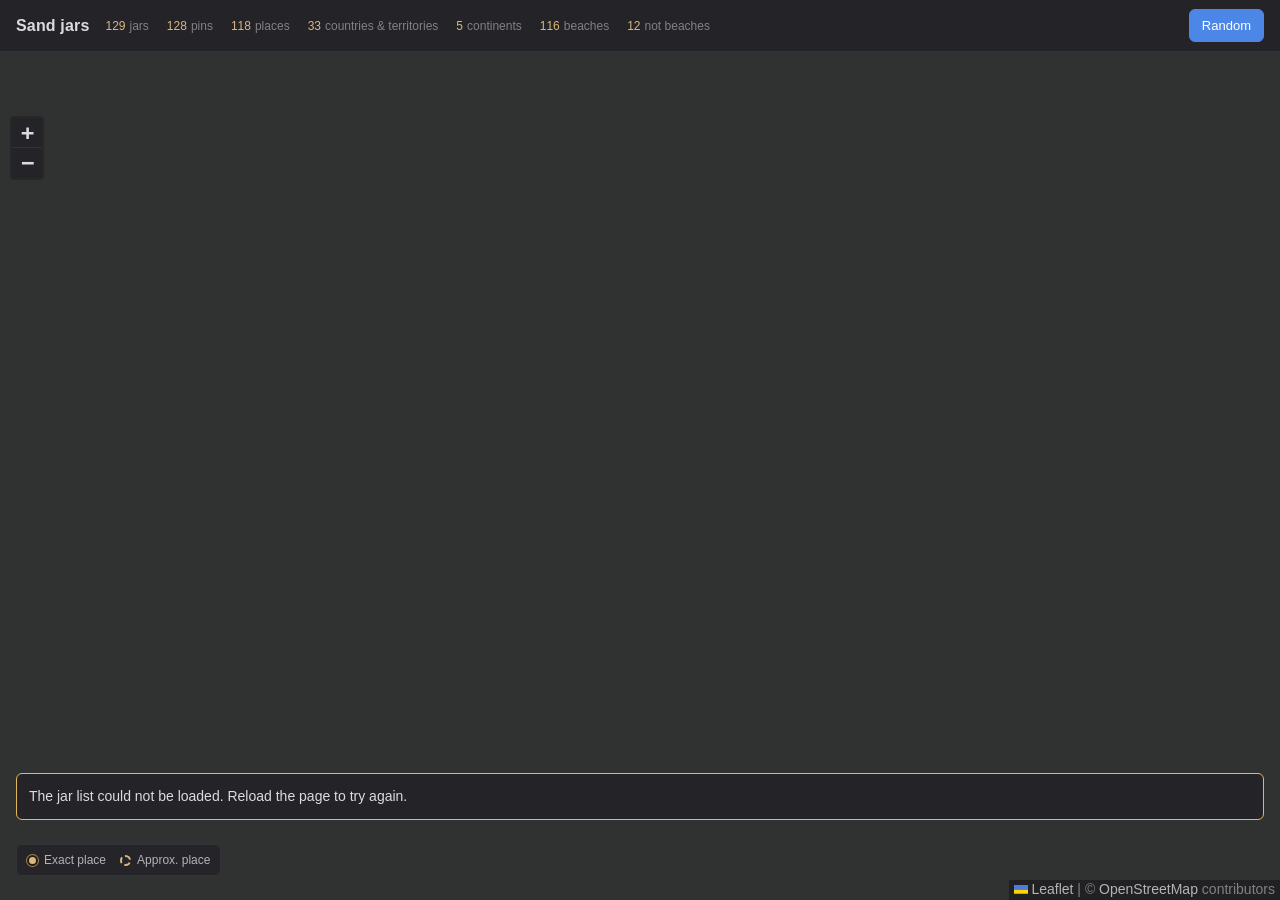
==== sand/index.html @ 7f36fcdc "sand: world map of the sand-jar collection New public page at /sand/: a dark world map with a pin fo" ====
<!doctype html>
<html lang="en">
<head>
<meta charset="utf-8">
<meta name="viewport" content="width=device-width, initial-scale=1, viewport-fit=cover">
<meta name="color-scheme" content="dark">
<meta name="description" content="A world map of a collection of small jars of sand from beaches and other places, with what each sand is made of and why it looks the way it does.">
<title>Sand jars</title>
<link rel="icon" href="favicon.svg" type="image/svg+xml">
<link rel="stylesheet" href="vendor/leaflet.css">
<link rel="stylesheet" href="vendor/MarkerCluster.css">
<link rel="stylesheet" href="style.css">

<!-- Visit counter. Every page on this site has these two lines; stats are at
     spiiira.goatcounter.com. It records the page address only. -->
<script data-goatcounter="https://spiiira.goatcounter.com/count" async src="https://gc.zgo.at/count.js"></script>
</head>
<body>
<header class="bar">
  <h1 class="title">Sand jars</h1>
  <ul class="stats" id="stats" aria-label="Collection totals"></ul>
  <button type="button" class="btn btn-primary" id="random">Random</button>
</header>

<main class="stage">
  <div id="map" class="map" aria-label="World map of sand jars"></div>

  <button type="button" class="btn btn-float" id="world" hidden>Return to map</button>

  <div class="legend" id="legend">
    <span class="legend-item"><span class="dot dot-exact" aria-hidden="true"></span>Exact place</span>
    <span class="legend-item"><span class="dot dot-approx" aria-hidden="true"></span>Approx. place</span>
    <button type="button" class="link" id="empty-jar" hidden></button>
  </div>

  <aside class="drawer" id="drawer" aria-labelledby="card-title" hidden>
    <div class="drawer-head">
      <button type="button" class="btn" id="back">Return to map</button>
      <button type="button" class="btn btn-icon" id="close" aria-label="Close card">&times;</button>
    </div>
    <div class="drawer-body" id="card"></div>
  </aside>

  <p class="load-error" id="load-error" hidden>The jar list could not be loaded. Reload the page to try again.</p>
</main>

<script src="vendor/leaflet.js"></script>
<script src="vendor/leaflet.markercluster.js"></script>
<script src="app.js"></script>
</body>
</html>
---- sand/vendor/leaflet.css ----
/* required styles */

.leaflet-pane,
.leaflet-tile,
.leaflet-marker-icon,
.leaflet-marker-shadow,
.leaflet-tile-container,
.leaflet-pane > svg,
.leaflet-pane > canvas,
.leaflet-zoom-box,
.leaflet-image-layer,
.leaflet-layer {
	position: absolute;
	left: 0;
	top: 0;
	}
.leaflet-container {
	overflow: hidden;
	}
.leaflet-tile,
.leaflet-marker-icon,
.leaflet-marker-shadow {
	-webkit-user-select: none;
	   -moz-user-select: none;
	        user-select: none;
	  -webkit-user-drag: none;
	}
/* Prevents IE11 from highlighting tiles in blue */
.leaflet-tile::selection {
	background: transparent;
}
/* Safari renders non-retina tile on retina better with this, but Chrome is worse */
.leaflet-safari .leaflet-tile {
	image-rendering: -webkit-optimize-contrast;
	}
/* hack that prevents hw layers "stretching" when loading new tiles */
.leaflet-safari .leaflet-tile-container {
	width: 1600px;
	height: 1600px;
	-webkit-transform-origin: 0 0;
	}
.leaflet-marker-icon,
.leaflet-marker-shadow {
	display: block;
	}
/* .leaflet-container svg: reset svg max-width decleration shipped in Joomla! (joomla.org) 3.x */
/* .leaflet-container img: map is broken in FF if you have max-width: 100% on tiles */
.leaflet-container .leaflet-overlay-pane svg {
	max-width: none !important;
	max-height: none !important;
	}
.leaflet-container .leaflet-marker-pane img,
.leaflet-container .leaflet-shadow-pane img,
.leaflet-container .leaflet-tile-pane img,
.leaflet-container img.leaflet-image-layer,
.leaflet-container .leaflet-tile {
	max-width: none !important;
	max-height: none !important;
	width: auto;
	padding: 0;
	}

.leaflet-container img.leaflet-tile {
	/* See: https://bugs.chromium.org/p/chromium/issues/detail?id=600120 */
	mix-blend-mode: plus-lighter;
}

.leaflet-container.leaflet-touch-zoom {
	-ms-touch-action: pan-x pan-y;
	touch-action: pan-x pan-y;
	}
.leaflet-container.leaflet-touch-drag {
	-ms-touch-action: pinch-zoom;
	/* Fallback for FF which doesn't support pinch-zoom */
	touch-action: none;
	touch-action: pinch-zoom;
}
.leaflet-container.leaflet-touch-drag.leaflet-touch-zoom {
	-ms-touch-action: none;
	touch-action: none;
}
.leaflet-container {
	-webkit-tap-highlight-color: transparent;
}
.leaflet-container a {
	-webkit-tap-highlight-color: rgba(51, 181, 229, 0.4);
}
.leaflet-tile {
	filter: inherit;
	visibility: hidden;
	}
.leaflet-tile-loaded {
	visibility: inherit;
	}
.leaflet-zoom-box {
	width: 0;
	height: 0;
	-moz-box-sizing: border-box;
	     box-sizing: border-box;
	z-index: 800;
	}
/* workaround for https://bugzilla.mozilla.org/show_bug.cgi?id=888319 */
.leaflet-overlay-pane svg {
	-moz-user-select: none;
	}

.leaflet-pane         { z-index: 400; }

.leaflet-tile-pane    { z-index: 200; }
.leaflet-overlay-pane { z-index: 400; }
.leaflet-shadow-pane  { z-index: 500; }
.leaflet-marker-pane  { z-index: 600; }
.leaflet-tooltip-pane   { z-index: 650; }
.leaflet-popup-pane   { z-index: 700; }

.leaflet-map-pane canvas { z-index: 100; }
.leaflet-map-pane svg    { z-index: 200; }

.leaflet-vml-shape {
	width: 1px;
	height: 1px;
	}
.lvml {
	behavior: url(#default#VML);
	display: inline-block;
	position: absolute;
	}


/* control positioning */

.leaflet-control {
	position: relative;
	z-index: 800;
	pointer-events: visiblePainted; /* IE 9-10 doesn't have auto */
	pointer-events: auto;
	}
.leaflet-top,
.leaflet-bottom {
	position: absolute;
	z-index: 1000;
	pointer-events: none;
	}
.leaflet-top {
	top: 0;
	}
.leaflet-right {
	right: 0;
	}
.leaflet-bottom {
	bottom: 0;
	}
.leaflet-left {
	left: 0;
	}
.leaflet-control {
	float: left;
	clear: both;
	}
.leaflet-right .leaflet-control {
	float: right;
	}
.leaflet-top .leaflet-control {
	margin-top: 10px;
	}
.leaflet-bottom .leaflet-control {
	margin-bottom: 10px;
	}
.leaflet-left .leaflet-control {
	margin-left: 10px;
	}
.leaflet-right .leaflet-control {
	margin-right: 10px;
	}


/* zoom and fade animations */

.leaflet-fade-anim .leaflet-popup {
	opacity: 0;
	-webkit-transition: opacity 0.2s linear;
	   -moz-transition: opacity 0.2s linear;
	        transition: opacity 0.2s linear;
	}
.leaflet-fade-anim .leaflet-map-pane .leaflet-popup {
	opacity: 1;
	}
.leaflet-zoom-animated {
	-webkit-transform-origin: 0 0;
	    -ms-transform-origin: 0 0;
	        transform-origin: 0 0;
	}
svg.leaflet-zoom-animated {
	will-change: transform;
}

.leaflet-zoom-anim .leaflet-zoom-animated {
	-webkit-transition: -webkit-transform 0.25s cubic-bezier(0,0,0.25,1);
	   -moz-transition:    -moz-transform 0.25s cubic-bezier(0,0,0.25,1);
	        transition:         transform 0.25s cubic-bezier(0,0,0.25,1);
	}
.leaflet-zoom-anim .leaflet-tile,
.leaflet-pan-anim .leaflet-tile {
	-webkit-transition: none;
	   -moz-transition: none;
	        transition: none;
	}

.leaflet-zoom-anim .leaflet-zoom-hide {
	visibility: hidden;
	}


/* cursors */

.leaflet-interactive {
	cursor: pointer;
	}
.leaflet-grab {
	cursor: -webkit-grab;
	cursor:    -moz-grab;
	cursor:         grab;
	}
.leaflet-crosshair,
.leaflet-crosshair .leaflet-interactive {
	cursor: crosshair;
	}
.leaflet-popup-pane,
.leaflet-control {
	cursor: auto;
	}
.leaflet-dragging .leaflet-grab,
.leaflet-dragging .leaflet-grab .leaflet-interactive,
.leaflet-dragging .leaflet-marker-draggable {
	cursor: move;
	cursor: -webkit-grabbing;
	cursor:    -moz-grabbing;
	cursor:         grabbing;
	}

/* marker & overlays interactivity */
.leaflet-marker-icon,
.leaflet-marker-shadow,
.leaflet-image-layer,
.leaflet-pane > svg path,
.leaflet-tile-container {
	pointer-events: none;
	}

.leaflet-marker-icon.leaflet-interactive,
.leaflet-image-layer.leaflet-interactive,
.leaflet-pane > svg path.leaflet-interactive,
svg.leaflet-image-layer.leaflet-interactive path {
	pointer-events: visiblePainted; /* IE 9-10 doesn't have auto */
	pointer-events: auto;
	}

/* visual tweaks */

.leaflet-container {
	background: #ddd;
	outline-offset: 1px;
	}
.leaflet-container a {
	color: #0078A8;
	}
.leaflet-zoom-box {
	border: 2px dotted #38f;
	background: rgba(255,255,255,0.5);
	}


/* general typography */
.leaflet-container {
	font-family: "Helvetica Neue", Arial, Helvetica, sans-serif;
	font-size: 12px;
	font-size: 0.75rem;
	line-height: 1.5;
	}


/* general toolbar styles */

.leaflet-bar {
	box-shadow: 0 1px 5px rgba(0,0,0,0.65);
	border-radius: 4px;
	}
.leaflet-bar a {
	background-color: #fff;
	border-bottom: 1px solid #ccc;
	width: 26px;
	height: 26px;
	line-height: 26px;
	display: block;
	text-align: center;
	text-decoration: none;
	color: black;
	}
.leaflet-bar a,
.leaflet-control-layers-toggle {
	background-position: 50% 50%;
	background-repeat: no-repeat;
	display: block;
	}
.leaflet-bar a:hover,
.leaflet-bar a:focus {
	background-color: #f4f4f4;
	}
.leaflet-bar a:first-child {
	border-top-left-radius: 4px;
	border-top-right-radius: 4px;
	}
.leaflet-bar a:last-child {
	border-bottom-left-radius: 4px;
	border-bottom-right-radius: 4px;
	border-bottom: none;
	}
.leaflet-bar a.leaflet-disabled {
	cursor: default;
	background-color: #f4f4f4;
	color: #bbb;
	}

.leaflet-touch .leaflet-bar a {
	width: 30px;
	height: 30px;
	line-height: 30px;
	}
.leaflet-touch .leaflet-bar a:first-child {
	border-top-left-radius: 2px;
	border-top-right-radius: 2px;
	}
.leaflet-touch .leaflet-bar a:last-child {
	border-bottom-left-radius: 2px;
	border-bottom-right-radius: 2px;
	}

/* zoom control */

.leaflet-control-zoom-in,
.leaflet-control-zoom-out {
	font: bold 18px 'Lucida Console', Monaco, monospace;
	text-indent: 1px;
	}

.leaflet-touch .leaflet-control-zoom-in, .leaflet-touch .leaflet-control-zoom-out  {
	font-size: 22px;
	}


/* layers control */

.leaflet-control-layers {
	box-shadow: 0 1px 5px rgba(0,0,0,0.4);
	background: #fff;
	border-radius: 5px;
	}
.leaflet-control-layers-toggle {
	background-image: url(images/layers.png);
	width: 36px;
	height: 36px;
	}
.leaflet-retina .leaflet-control-layers-toggle {
	background-image: url(images/layers-2x.png);
	background-size: 26px 26px;
	}
.leaflet-touch .leaflet-control-layers-toggle {
	width: 44px;
	height: 44px;
	}
.leaflet-control-layers .leaflet-control-layers-list,
.leaflet-control-layers-expanded .leaflet-control-layers-toggle {
	display: none;
	}
.leaflet-control-layers-expanded .leaflet-control-layers-list {
	display: block;
	position: relative;
	}
.leaflet-control-layers-expanded {
	padding: 6px 10px 6px 6px;
	color: #333;
	background: #fff;
	}
.leaflet-control-layers-scrollbar {
	overflow-y: scroll;
	overflow-x: hidden;
	padding-right: 5px;
	}
.leaflet-control-layers-selector {
	margin-top: 2px;
	position: relative;
	top: 1px;
	}
.leaflet-control-layers label {
	display: block;
	font-size: 13px;
	font-size: 1.08333em;
	}
.leaflet-control-layers-separator {
	height: 0;
	border-top: 1px solid #ddd;
	margin: 5px -10px 5px -6px;
	}

/* Default icon URLs */
.leaflet-default-icon-path { /* used only in path-guessing heuristic, see L.Icon.Default */
	background-image: url(images/marker-icon.png);
	}


/* attribution and scale controls */

.leaflet-container .leaflet-control-attribution {
	background: #fff;
	background: rgba(255, 255, 255, 0.8);
	margin: 0;
	}
.leaflet-control-attribution,
.leaflet-control-scale-line {
	padding: 0 5px;
	color: #333;
	line-height: 1.4;
	}
.leaflet-control-attribution a {
	text-decoration: none;
	}
.leaflet-control-attribution a:hover,
.leaflet-control-attribution a:focus {
	text-decoration: underline;
	}
.leaflet-attribution-flag {
	display: inline !important;
	vertical-align: baseline !important;
	width: 1em;
	height: 0.6669em;
	}
.leaflet-left .leaflet-control-scale {
	margin-left: 5px;
	}
.leaflet-bottom .leaflet-control-scale {
	margin-bottom: 5px;
	}
.leaflet-control-scale-line {
	border: 2px solid #777;
	border-top: none;
	line-height: 1.1;
	padding: 2px 5px 1px;
	white-space: nowrap;
	-moz-box-sizing: border-box;
	     box-sizing: border-box;
	background: rgba(255, 255, 255, 0.8);
	text-shadow: 1px 1px #fff;
	}
.leaflet-control-scale-line:not(:first-child) {
	border-top: 2px solid #777;
	border-bottom: none;
	margin-top: -2px;
	}
.leaflet-control-scale-line:not(:first-child):not(:last-child) {
	border-bottom: 2px solid #777;
	}

.leaflet-touch .leaflet-control-attribution,
.leaflet-touch .leaflet-control-layers,
.leaflet-touch .leaflet-bar {
	box-shadow: none;
	}
.leaflet-touch .leaflet-control-layers,
.leaflet-touch .leaflet-bar {
	border: 2px solid rgba(0,0,0,0.2);
	background-clip: padding-box;
	}


/* popup */

.leaflet-popup {
	position: absolute;
	text-align: center;
	margin-bottom: 20px;
	}
.leaflet-popup-content-wrapper {
	padding: 1px;
	text-align: left;
	border-radius: 12px;
	}
.leaflet-popup-content {
	margin: 13px 24px 13px 20px;
	line-height: 1.3;
	font-size: 13px;
	font-size: 1.08333em;
	min-height: 1px;
	}
.leaflet-popup-content p {
	margin: 17px 0;
	margin: 1.3em 0;
	}
.leaflet-popup-tip-container {
	width: 40px;
	height: 20px;
	position: absolute;
	left: 50%;
	margin-top: -1px;
	margin-left: -20px;
	overflow: hidden;
	pointer-events: none;
	}
.leaflet-popup-tip {
	width: 17px;
	height: 17px;
	padding: 1px;

	margin: -10px auto 0;
	pointer-events: auto;

	-webkit-transform: rotate(45deg);
	   -moz-transform: rotate(45deg);
	    -ms-transform: rotate(45deg);
	        transform: rotate(45deg);
	}
.leaflet-popup-content-wrapper,
.leaflet-popup-tip {
	background: white;
	color: #333;
	box-shadow: 0 3px 14px rgba(0,0,0,0.4);
	}
.leaflet-container a.leaflet-popup-close-button {
	position: absolute;
	top: 0;
	right: 0;
	border: none;
	text-align: center;
	width: 24px;
	height: 24px;
	font: 16px/24px Tahoma, Verdana, sans-serif;
	color: #757575;
	text-decoration: none;
	background: transparent;
	}
.leaflet-container a.leaflet-popup-close-button:hover,
.leaflet-container a.leaflet-popup-close-button:focus {
	color: #585858;
	}
.leaflet-popup-scrolled {
	overflow: auto;
	}

.leaflet-oldie .leaflet-popup-content-wrapper {
	-ms-zoom: 1;
	}
.leaflet-oldie .leaflet-popup-tip {
	width: 24px;
	margin: 0 auto;

	-ms-filter: "progid:DXImageTransform.Microsoft.Matrix(M11=0.70710678, M12=0.70710678, M21=-0.70710678, M22=0.70710678)";
	filter: progid:DXImageTransform.Microsoft.Matrix(M11=0.70710678, M12=0.70710678, M21=-0.70710678, M22=0.70710678);
	}

.leaflet-oldie .leaflet-control-zoom,
.leaflet-oldie .leaflet-control-layers,
.leaflet-oldie .leaflet-popup-content-wrapper,
.leaflet-oldie .leaflet-popup-tip {
	border: 1px solid #999;
	}


/* div icon */

.leaflet-div-icon {
	background: #fff;
	border: 1px solid #666;
	}


/* Tooltip */
/* Base styles for the element that has a tooltip */
.leaflet-tooltip {
	position: absolute;
	padding: 6px;
	background-color: #fff;
	border: 1px solid #fff;
	border-radius: 3px;
	color: #222;
	white-space: nowrap;
	-webkit-user-select: none;
	-moz-user-select: none;
	-ms-user-select: none;
	user-select: none;
	pointer-events: none;
	box-shadow: 0 1px 3px rgba(0,0,0,0.4);
	}
.leaflet-tooltip.leaflet-interactive {
	cursor: pointer;
	pointer-events: auto;
	}
.leaflet-tooltip-top:before,
.leaflet-tooltip-bottom:before,
.leaflet-tooltip-left:before,
.leaflet-tooltip-right:before {
	position: absolute;
	pointer-events: none;
	border: 6px solid transparent;
	background: transparent;
	content: "";
	}

/* Directions */

.leaflet-tooltip-bottom {
	margin-top: 6px;
}
.leaflet-tooltip-top {
	margin-top: -6px;
}
.leaflet-tooltip-bottom:before,
.leaflet-tooltip-top:before {
	left: 50%;
	margin-left: -6px;
	}
.leaflet-tooltip-top:before {
	bottom: 0;
	margin-bottom: -12px;
	border-top-color: #fff;
	}
.leaflet-tooltip-bottom:before {
	top: 0;
	margin-top: -12px;
	margin-left: -6px;
	border-bottom-color: #fff;
	}
.leaflet-tooltip-left {
	margin-left: -6px;
}
.leaflet-tooltip-right {
	margin-left: 6px;
}
.leaflet-tooltip-left:before,
.leaflet-tooltip-right:before {
	top: 50%;
	margin-top: -6px;
	}
.leaflet-tooltip-left:before {
	right: 0;
	margin-right: -12px;
	border-left-color: #fff;
	}
.leaflet-tooltip-right:before {
	left: 0;
	margin-left: -12px;
	border-right-color: #fff;
	}

/* Printing */

@media print {
	/* Prevent printers from removing background-images of controls. */
	.leaflet-control {
		-webkit-print-color-adjust: exact;
		print-color-adjust: exact;
		}
	}
---- sand/style.css ----
/* Sand jars. spiiira-ui greys and blue controls; the data accent is sand
   instead of the house green, because the sand is the subject. */
:root {
  --bg: #1E1D20;
  --surface: #242328;
  --surface-raised: #333237;
  --border: #333237;
  --border-strong: #46454B;
  --text: #DCDBE0;
  --text-secondary: #B4B3B8;
  --text-muted: #828186;

  --sand: #D9B77E;        /* pins, cluster badges, the sand swatch */
  --sand-deep: #A8854F;   /* pin edge, cluster ring */
  --sand-tint: #2E2A22;   /* tag fills */
  --brand: #4C87E7;       /* buttons, links, focus */
  --brand-tint: #1B2940;
  --warn: #E2B65C;

  --font: -apple-system, BlinkMacSystemFont, "Segoe UI", Inter, Roboto, "Helvetica Neue", Arial, sans-serif;
  --r-sm: 4px;
  --r-md: 6px;
  --shadow-popover: 0 4px 16px rgba(0,0,0,.55);
  --bar-h: 52px;
  --drawer-w: 400px;
}

* { box-sizing: border-box; }
html, body { height: 100%; margin: 0; }
body {
  background: var(--bg);
  color: var(--text);
  font: 14px/1.5 var(--font);
  -webkit-font-smoothing: antialiased;
  overflow: hidden;
}

/* ---------- top bar ---------- */
.bar {
  position: fixed; inset: 0 0 auto 0; z-index: 1000;
  min-height: var(--bar-h);
  display: flex; align-items: center; gap: 16px;
  padding: 8px 16px; padding-top: max(8px, env(safe-area-inset-top));
  background: var(--surface);
  border-bottom: 1px solid var(--border);
}
.title { margin: 0; font-size: 16px; font-weight: 600; letter-spacing: .01em; white-space: nowrap; }
.stats {
  list-style: none; margin: 0; padding: 0;
  display: flex; gap: 18px; flex: 1; min-width: 0;
  overflow-x: auto; scrollbar-width: none;
  color: var(--text-muted); font-size: 12px; white-space: nowrap;
}
.stats::-webkit-scrollbar { display: none; }
.stats b { color: var(--sand); font-weight: 500; font-variant-numeric: tabular-nums; margin-right: 4px; }

/* ---------- buttons ---------- */
.btn {
  font: inherit; font-size: 13px; color: var(--text);
  background: var(--surface-raised); border: 1px solid var(--border-strong);
  border-radius: var(--r-md); padding: 6px 12px; cursor: pointer;
  white-space: nowrap;
}
.btn:hover { border-color: var(--text-muted); }
.btn-primary { background: var(--brand); border-color: var(--brand); color: #fff; font-weight: 500; }
.btn-primary:hover { background: #5b93ec; border-color: #5b93ec; }
.btn-icon { font-size: 20px; line-height: 1; padding: 2px 10px 4px; }
.btn-float { position: absolute; left: 16px; top: 16px; z-index: 900; box-shadow: var(--shadow-popover); }
.link { font: inherit; background: none; border: 0; padding: 0; color: var(--brand); cursor: pointer; text-decoration: underline; text-underline-offset: 2px; }
:focus-visible { outline: 2px solid var(--brand); outline-offset: 2px; }

/* ---------- map ---------- */
.stage { position: fixed; inset: var(--bar-h) 0 0 0; }
.map { position: absolute; inset: 0; background: #2F3231; }
.leaflet-container { background: #2F3231; font: inherit; } /* matches the darkened sea, so tile seams vanish */
.leaflet-tile-pane { filter: invert(1) hue-rotate(180deg) saturate(.18) brightness(.78) contrast(.92) sepia(.18); }
.leaflet-control-zoom { margin-top: 64px !important; }
/* Keep the OpenStreetMap credit visible beside or above the open card. */
.stage.card-open .leaflet-bottom.leaflet-right { right: var(--drawer-w); }
.leaflet-bar a, .leaflet-bar a:hover { background: var(--surface); color: var(--text); border-color: var(--border); }
.leaflet-control-attribution { background: rgba(30,29,32,.8) !important; color: var(--text-muted); }
.leaflet-control-attribution a { color: var(--text-secondary); }

/* pins: shape, not just colour, says exact vs approximate */
.pin { background: none; border: 0; }
.pin span {
  display: block; width: 100%; height: 100%; border-radius: 50%;
  background: var(--sand); border: 2px solid #1E1D20;
  box-shadow: 0 0 0 1px var(--sand-deep);
  transition: transform 120ms;
}
.pin.approx span { background: rgba(217,183,126,.12); border: 2px dashed var(--sand); box-shadow: none; }
.pin:hover span, .pin:focus-visible span { transform: scale(1.25); }
.pin.selected span { transform: scale(1.5); box-shadow: 0 0 0 3px var(--bg), 0 0 0 5px var(--text); }
.pin:focus-visible { outline: none; }
.pin:focus-visible span { box-shadow: 0 0 0 3px var(--bg), 0 0 0 5px var(--brand); }

.cluster { background: none; border: 0; }
.cluster span {
  display: grid; place-items: center; width: 100%; height: 100%; border-radius: 50%;
  background: var(--sand); color: #1E1D20; font-weight: 600; font-size: 12px;
  font-variant-numeric: tabular-nums;
  box-shadow: 0 0 0 4px rgba(217,183,126,.28);
}
.cluster:focus-visible { outline: none; }
.cluster:focus-visible span { box-shadow: 0 0 0 3px var(--bg), 0 0 0 5px var(--brand); }
.leaflet-cluster-spider-leg { stroke: var(--sand) !important; stroke-opacity: .6 !important; }

/* ---------- legend ---------- */
.legend {
  position: absolute; left: 16px; bottom: 24px; z-index: 900;
  display: flex; flex-wrap: wrap; gap: 6px 14px; align-items: center;
  max-width: calc(100% - 32px);
  background: rgba(36,35,40,.92); border: 1px solid var(--border); border-radius: var(--r-md);
  padding: 6px 10px; font-size: 12px; color: var(--text-secondary);
}
.legend-item { display: inline-flex; align-items: center; gap: 6px; }
.dot { width: 11px; height: 11px; border-radius: 50%; display: inline-block; }
.dot-exact { background: var(--sand); border: 2px solid #1E1D20; box-shadow: 0 0 0 1px var(--sand-deep); }
.dot-approx { border: 2px dashed var(--sand); }

/* ---------- drawer (right side on wide screens, bottom sheet on phones) ---------- */
.drawer {
  position: absolute; z-index: 950; top: 0; right: 0; bottom: 0;
  width: var(--drawer-w); max-width: 100%;
  display: flex; flex-direction: column;
  background: var(--surface); border-left: 1px solid var(--border);
  box-shadow: var(--shadow-popover);
  animation: slide-in 180ms cubic-bezier(.2,0,.2,1);
}
.drawer[hidden] { display: none; }
@keyframes slide-in { from { transform: translateX(24px); opacity: 0; } }
.drawer-head {
  display: flex; justify-content: space-between; align-items: center; gap: 8px;
  padding: 12px 16px; border-bottom: 1px solid var(--border);
}
.drawer-body { overflow-y: auto; padding: 18px 20px 28px; overscroll-behavior: contain; }
.drawer-body:focus { outline: none; }

.card-meta { margin: 0 0 6px; font-size: 12px; color: var(--text-muted); font-variant-numeric: tabular-nums; }
.card-title { margin: 0 0 8px; font-size: 20px; font-weight: 600; line-height: 1.25; }
.label-quote { margin: 0 0 12px; color: var(--text-secondary); font-size: 13px; }
.label-quote q { font-family: "Iowan Old Style", Palatino, Georgia, serif; font-style: italic; color: var(--text); }

.tags { display: flex; flex-wrap: wrap; gap: 6px; margin: 0 0 14px; padding: 0; list-style: none; }
.tag { font-size: 11px; padding: 2px 8px; border-radius: var(--r-sm); border: 1px solid var(--border-strong); color: var(--text-secondary); background: var(--bg); }
.tag-sand { border-color: var(--sand-deep); color: var(--sand); background: var(--sand-tint); }
.tag-warn { border-color: #7a6431; color: var(--warn); background: #2c2617; }

.notice { margin: 0 0 14px; padding: 10px 12px; border-radius: var(--r-md); background: var(--bg); border: 1px solid var(--border); font-size: 13px; color: var(--text-secondary); }
.notice strong { color: var(--text); font-weight: 500; }

.dupes { margin: 0 0 16px; font-size: 13px; color: var(--text-secondary); }
.dupes ul { list-style: none; display: flex; flex-wrap: wrap; gap: 6px; margin: 6px 0 0; padding: 0; }
.dupes .btn { font-size: 12px; padding: 3px 9px; font-variant-numeric: tabular-nums; }
.dupes .btn[aria-current="true"] { background: var(--brand-tint); border-color: var(--brand); color: var(--text); cursor: default; }

.sand { margin-top: 4px; padding: 16px; border-radius: var(--r-md); background: var(--bg); border: 1px solid var(--border); }
.sand h3 { margin: 0 0 8px; font-size: 13px; font-weight: 600; color: var(--sand); letter-spacing: .02em; }
.sand p { margin: 0 0 12px; color: var(--text); }
.facts { display: grid; grid-template-columns: max-content 1fr; gap: 4px 12px; margin: 0 0 12px; font-size: 12.5px; }
.facts dt { color: var(--text-muted); }
.facts dd { margin: 0; color: var(--text-secondary); }
.sources { font-size: 11.5px; color: var(--text-muted); }
.sources a { color: var(--brand); word-break: break-word; }
.sources ul { margin: 2px 0 0; padding-left: 16px; }

.secondary { margin-top: 16px; font-size: 12px; color: var(--text-muted); }
.secondary dl { display: grid; grid-template-columns: max-content 1fr; gap: 2px 12px; margin: 0; }
.secondary dd { margin: 0; color: var(--text-secondary); }

.load-error { position: absolute; inset: auto 16px 80px 16px; z-index: 960; margin: 0; padding: 12px; background: var(--surface); border: 1px solid var(--warn); border-radius: var(--r-md); }

/* ---------- phones ---------- */
@media (max-width: 720px) {
  :root { --bar-h: 92px; }
  .bar { flex-wrap: wrap; row-gap: 6px; }
  .title { order: 1; flex: 1; }
  #random { order: 2; }
  .stats { order: 3; flex-basis: 100%; gap: 14px; }
  .drawer {
    top: auto; left: 0; width: 100%; height: 58%;
    border-left: 0; border-top: 1px solid var(--border);
    border-radius: 12px 12px 0 0;
    padding-bottom: env(safe-area-inset-bottom);
    animation-name: sheet-in;
  }
  @keyframes sheet-in { from { transform: translateY(24px); opacity: 0; } }
  .drawer:not([hidden]) ~ .legend, .stage.card-open .legend { display: none; }
  .btn-float { top: 12px; left: auto; right: 12px; }
  .leaflet-control-zoom { display: none; }
  .stage.card-open .leaflet-bottom.leaflet-right { right: 0; bottom: 58%; }
  .legend { bottom: 16px; }
}
@media (prefers-reduced-motion: reduce) {
  .drawer { animation: none; }
  .pin span { transition: none; }
}
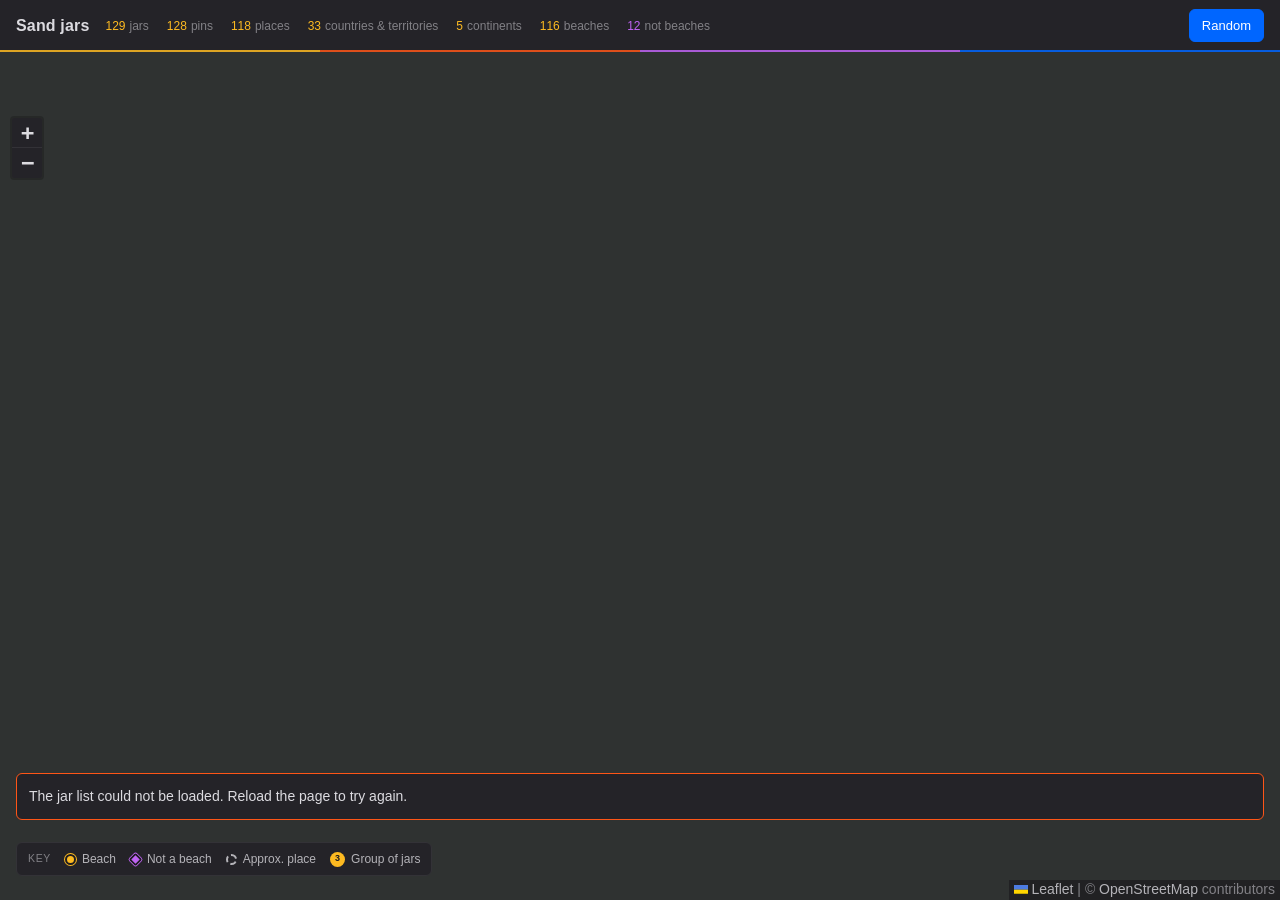
==== commit 67b3979f: "sand: accent colours, glanceable cards, committed STATUS.md Not-a-beach jars now have purple diamond" ====
--- a/sand/index.html
+++ b/sand/index.html
@@ -27,9 +27,12 @@
 
   <button type="button" class="btn btn-float" id="world" hidden>Return to map</button>
 
-  <div class="legend" id="legend">
-    <span class="legend-item"><span class="dot dot-exact" aria-hidden="true"></span>Exact place</span>
-    <span class="legend-item"><span class="dot dot-approx" aria-hidden="true"></span>Approx. place</span>
+  <div class="legend" id="legend" role="group" aria-label="Map key">
+    <span class="legend-title">Key</span>
+    <span class="legend-item"><span class="key key-beach" aria-hidden="true"></span>Beach</span>
+    <span class="legend-item"><span class="key key-nonbeach" aria-hidden="true"></span>Not a beach</span>
+    <span class="legend-item"><span class="key key-approx" aria-hidden="true"></span>Approx. place</span>
+    <span class="legend-item"><span class="key key-cluster" aria-hidden="true">3</span>Group of jars</span>
     <button type="button" class="link" id="empty-jar" hidden></button>
   </div>
 
--- a/sand/style.css
+++ b/sand/style.css
@@ -1,5 +1,9 @@
-/* Sand jars. spiiira-ui greys and blue controls; the data accent is sand
-   instead of the house green, because the sand is the subject. */
+/* Sand jars. spiiira-ui greys for surfaces; the four accent colours carry
+   meaning and are used the same way everywhere:
+     amber  #FDBA21  beach pins, the sand itself, numbers
+     purple #BF63F3  not-a-beach pins and tags
+     orange #FE5517  approximate or uncertain: approx. tags, confidence warnings
+     blue   #0066FF  controls: buttons, links, focus, the current jar */
 :root {
   --bg: #1E1D20;
   --surface: #242328;
@@ -10,22 +14,27 @@
   --text-secondary: #B4B3B8;
   --text-muted: #828186;
 
-  --sand: #D9B77E;        /* pins, cluster badges, the sand swatch */
-  --sand-deep: #A8854F;   /* pin edge, cluster ring */
-  --sand-tint: #2E2A22;   /* tag fills */
-  --brand: #4C87E7;       /* buttons, links, focus */
-  --brand-tint: #1B2940;
-  --warn: #E2B65C;
-
+  --amber: #FDBA21;
+  --amber-tint: #2F2817;
+  --purple: #BF63F3;
+  --purple-tint: #2A1F33;
+  --orange: #FE5517;
+  --orange-tint: #331D15;
+  --blue: #0066FF;
+  --blue-soft: #5C9BFF;  /* blue text on dark: #0066FF itself is too dark to read */
+  --blue-tint: #14213B;
+
+  --sea: #2F3231;        /* matches the darkened map sea, so tile seams vanish */
   --font: -apple-system, BlinkMacSystemFont, "Segoe UI", Inter, Roboto, "Helvetica Neue", Arial, sans-serif;
   --r-sm: 4px;
   --r-md: 6px;
   --shadow-popover: 0 4px 16px rgba(0,0,0,.55);
   --bar-h: 52px;
-  --drawer-w: 400px;
+  --drawer-w: 380px;
 }
 
 * { box-sizing: border-box; }
+[hidden] { display: none !important; } /* .btn sets display, which would otherwise beat the hidden attribute */
 html, body { height: 100%; margin: 0; }
 body {
   background: var(--bg);
@@ -44,6 +53,11 @@
   background: var(--surface);
   border-bottom: 1px solid var(--border);
 }
+.bar::after { /* thin four-colour rule under the bar */
+  content: ""; position: absolute; left: 0; right: 0; bottom: -1px; height: 2px;
+  background: linear-gradient(90deg, var(--amber) 0 25%, var(--orange) 25% 50%, var(--purple) 50% 75%, var(--blue) 75% 100%);
+  opacity: .85;
+}
 .title { margin: 0; font-size: 16px; font-weight: 600; letter-spacing: .01em; white-space: nowrap; }
 .stats {
   list-style: none; margin: 0; padding: 0;
@@ -52,72 +66,82 @@
   color: var(--text-muted); font-size: 12px; white-space: nowrap;
 }
 .stats::-webkit-scrollbar { display: none; }
-.stats b { color: var(--sand); font-weight: 500; font-variant-numeric: tabular-nums; margin-right: 4px; }
+.stats b { color: var(--amber); font-weight: 500; font-variant-numeric: tabular-nums; margin-right: 4px; }
+.stats .s-purple b { color: var(--purple); }
 
 /* ---------- buttons ---------- */
 .btn {
   font: inherit; font-size: 13px; color: var(--text);
   background: var(--surface-raised); border: 1px solid var(--border-strong);
   border-radius: var(--r-md); padding: 6px 12px; cursor: pointer;
-  white-space: nowrap;
+  white-space: nowrap; text-decoration: none; display: inline-flex; align-items: center; gap: 6px;
 }
 .btn:hover { border-color: var(--text-muted); }
-.btn-primary { background: var(--brand); border-color: var(--brand); color: #fff; font-weight: 500; }
-.btn-primary:hover { background: #5b93ec; border-color: #5b93ec; }
+.btn-primary { background: var(--blue); border-color: var(--blue); color: #fff; font-weight: 500; }
+.btn-primary:hover { background: #1f7aff; border-color: #1f7aff; }
 .btn-icon { font-size: 20px; line-height: 1; padding: 2px 10px 4px; }
 .btn-float { position: absolute; left: 16px; top: 16px; z-index: 900; box-shadow: var(--shadow-popover); }
-.link { font: inherit; background: none; border: 0; padding: 0; color: var(--brand); cursor: pointer; text-decoration: underline; text-underline-offset: 2px; }
-:focus-visible { outline: 2px solid var(--brand); outline-offset: 2px; }
+.link { font: inherit; background: none; border: 0; padding: 0; color: var(--blue-soft); cursor: pointer; text-decoration: underline; text-underline-offset: 2px; }
+:focus-visible { outline: 2px solid var(--blue-soft); outline-offset: 2px; }
 
 /* ---------- map ---------- */
 .stage { position: fixed; inset: var(--bar-h) 0 0 0; }
-.map { position: absolute; inset: 0; background: #2F3231; }
-.leaflet-container { background: #2F3231; font: inherit; } /* matches the darkened sea, so tile seams vanish */
+.map { position: absolute; inset: 0; background: var(--sea); }
+.leaflet-container { background: var(--sea); font: inherit; }
 .leaflet-tile-pane { filter: invert(1) hue-rotate(180deg) saturate(.18) brightness(.78) contrast(.92) sepia(.18); }
 .leaflet-control-zoom { margin-top: 64px !important; }
-/* Keep the OpenStreetMap credit visible beside or above the open card. */
-.stage.card-open .leaflet-bottom.leaflet-right { right: var(--drawer-w); }
 .leaflet-bar a, .leaflet-bar a:hover { background: var(--surface); color: var(--text); border-color: var(--border); }
 .leaflet-control-attribution { background: rgba(30,29,32,.8) !important; color: var(--text-muted); }
 .leaflet-control-attribution a { color: var(--text-secondary); }
-
-/* pins: shape, not just colour, says exact vs approximate */
-.pin { background: none; border: 0; }
+.stage.card-open .leaflet-bottom.leaflet-right { right: var(--drawer-w); }
+
+/* Pins. Colour and shape both carry meaning, so neither is the only cue:
+   beach = amber circle, not a beach = purple diamond, approximate = hollow dashed. */
+.pin { background: none; border: 0; --c: var(--amber); }
+.pin.nonbeach { --c: var(--purple); }
 .pin span {
   display: block; width: 100%; height: 100%; border-radius: 50%;
-  background: var(--sand); border: 2px solid #1E1D20;
-  box-shadow: 0 0 0 1px var(--sand-deep);
+  background: var(--c); border: 2px solid #1E1D20;
+  box-shadow: 0 0 0 1px var(--c);
   transition: transform 120ms;
 }
-.pin.approx span { background: rgba(217,183,126,.12); border: 2px dashed var(--sand); box-shadow: none; }
+.pin.nonbeach span { border-radius: 2px; transform: rotate(45deg) scale(.86); }
+.pin.approx span { background: color-mix(in srgb, var(--c) 14%, transparent); border: 2px dashed var(--c); box-shadow: none; }
 .pin:hover span, .pin:focus-visible span { transform: scale(1.25); }
-.pin.selected span { transform: scale(1.5); box-shadow: 0 0 0 3px var(--bg), 0 0 0 5px var(--text); }
+.pin.nonbeach:hover span, .pin.nonbeach:focus-visible span { transform: rotate(45deg) scale(1.1); }
+.pin.selected span { transform: scale(1.5); box-shadow: 0 0 0 3px var(--bg), 0 0 0 5px var(--blue-soft); }
+.pin.nonbeach.selected span { transform: rotate(45deg) scale(1.3); }
 .pin:focus-visible { outline: none; }
-.pin:focus-visible span { box-shadow: 0 0 0 3px var(--bg), 0 0 0 5px var(--brand); }
-
-.cluster { background: none; border: 0; }
+.pin:focus-visible span { box-shadow: 0 0 0 3px var(--bg), 0 0 0 5px var(--blue-soft); }
+
+.cluster { background: none; border: 0; --c: var(--amber); }
+.cluster.nonbeach { --c: var(--purple); }
 .cluster span {
   display: grid; place-items: center; width: 100%; height: 100%; border-radius: 50%;
-  background: var(--sand); color: #1E1D20; font-weight: 600; font-size: 12px;
+  background: var(--c); color: #1E1D20; font-weight: 600; font-size: 12px;
   font-variant-numeric: tabular-nums;
-  box-shadow: 0 0 0 4px rgba(217,183,126,.28);
-}
+  box-shadow: 0 0 0 4px color-mix(in srgb, var(--c) 28%, transparent);
+}
+.cluster.mixed span { box-shadow: 0 0 0 3px var(--purple); }
 .cluster:focus-visible { outline: none; }
-.cluster:focus-visible span { box-shadow: 0 0 0 3px var(--bg), 0 0 0 5px var(--brand); }
-.leaflet-cluster-spider-leg { stroke: var(--sand) !important; stroke-opacity: .6 !important; }
-
-/* ---------- legend ---------- */
+.cluster:focus-visible span { box-shadow: 0 0 0 3px var(--bg), 0 0 0 5px var(--blue-soft); }
+.leaflet-cluster-spider-leg { stroke: var(--amber) !important; stroke-opacity: .6 !important; }
+
+/* ---------- key ---------- */
 .legend {
   position: absolute; left: 16px; bottom: 24px; z-index: 900;
   display: flex; flex-wrap: wrap; gap: 6px 14px; align-items: center;
   max-width: calc(100% - 32px);
-  background: rgba(36,35,40,.92); border: 1px solid var(--border); border-radius: var(--r-md);
-  padding: 6px 10px; font-size: 12px; color: var(--text-secondary);
-}
+  background: rgba(36,35,40,.94); border: 1px solid var(--border); border-radius: var(--r-md);
+  padding: 7px 11px; font-size: 12px; color: var(--text-secondary);
+}
+.legend-title { color: var(--text-muted); text-transform: uppercase; letter-spacing: .06em; font-size: 10.5px; }
 .legend-item { display: inline-flex; align-items: center; gap: 6px; }
-.dot { width: 11px; height: 11px; border-radius: 50%; display: inline-block; }
-.dot-exact { background: var(--sand); border: 2px solid #1E1D20; box-shadow: 0 0 0 1px var(--sand-deep); }
-.dot-approx { border: 2px dashed var(--sand); }
+.key { width: 11px; height: 11px; display: inline-block; flex: none; }
+.key-beach { border-radius: 50%; background: var(--amber); border: 2px solid #1E1D20; box-shadow: 0 0 0 1px var(--amber); }
+.key-nonbeach { border-radius: 2px; background: var(--purple); border: 2px solid #1E1D20; box-shadow: 0 0 0 1px var(--purple); transform: rotate(45deg) scale(.86); }
+.key-approx { border-radius: 50%; border: 2px dashed var(--text-secondary); }
+.key-cluster { width: 15px; height: 15px; border-radius: 50%; background: var(--amber); color: #1E1D20; font-size: 9px; font-weight: 600; display: inline-grid; place-items: center; }
 
 /* ---------- drawer (right side on wide screens, bottom sheet on phones) ---------- */
 .drawer {
@@ -132,44 +156,64 @@
 @keyframes slide-in { from { transform: translateX(24px); opacity: 0; } }
 .drawer-head {
   display: flex; justify-content: space-between; align-items: center; gap: 8px;
-  padding: 12px 16px; border-bottom: 1px solid var(--border);
+  padding: 10px 16px; border-bottom: 1px solid var(--border);
 }
 .drawer-body { overflow-y: auto; padding: 18px 20px 28px; overscroll-behavior: contain; }
 .drawer-body:focus { outline: none; }
 
-.card-meta { margin: 0 0 6px; font-size: 12px; color: var(--text-muted); font-variant-numeric: tabular-nums; }
-.card-title { margin: 0 0 8px; font-size: 20px; font-weight: 600; line-height: 1.25; }
-.label-quote { margin: 0 0 12px; color: var(--text-secondary); font-size: 13px; }
-.label-quote q { font-family: "Iowan Old Style", Palatino, Georgia, serif; font-style: italic; color: var(--text); }
+.card-meta { margin: 0 0 4px; font-size: 12px; color: var(--text-muted); font-variant-numeric: tabular-nums; }
+.card-title { margin: 0 0 4px; font-size: 21px; font-weight: 600; line-height: 1.2; }
+.label-quote { margin: 0 0 12px; color: var(--text-muted); font-size: 12.5px; }
+.label-quote q { font-family: "Iowan Old Style", Palatino, Georgia, serif; font-style: italic; color: var(--text-secondary); }
 
 .tags { display: flex; flex-wrap: wrap; gap: 6px; margin: 0 0 14px; padding: 0; list-style: none; }
 .tag { font-size: 11px; padding: 2px 8px; border-radius: var(--r-sm); border: 1px solid var(--border-strong); color: var(--text-secondary); background: var(--bg); }
-.tag-sand { border-color: var(--sand-deep); color: var(--sand); background: var(--sand-tint); }
-.tag-warn { border-color: #7a6431; color: var(--warn); background: #2c2617; }
-
-.notice { margin: 0 0 14px; padding: 10px 12px; border-radius: var(--r-md); background: var(--bg); border: 1px solid var(--border); font-size: 13px; color: var(--text-secondary); }
-.notice strong { color: var(--text); font-weight: 500; }
-
-.dupes { margin: 0 0 16px; font-size: 13px; color: var(--text-secondary); }
+.tag-purple { border-color: color-mix(in srgb, var(--purple) 60%, transparent); color: var(--purple); background: var(--purple-tint); }
+.tag-orange { border-color: color-mix(in srgb, var(--orange) 60%, transparent); color: #FF7A47; background: var(--orange-tint); }
+.tag-amber { border-color: color-mix(in srgb, var(--amber) 55%, transparent); color: var(--amber); background: var(--amber-tint); }
+
+.caveat { margin: -6px 0 14px; font-size: 12px; color: var(--text-muted); padding-left: 10px; border-left: 2px solid var(--orange); }
+
+/* the glanceable part */
+.highlight {
+  margin: 0 0 14px; padding: 12px 14px;
+  font-size: 15.5px; line-height: 1.45; color: var(--text);
+  background: var(--amber-tint); border-radius: var(--r-md);
+  border-left: 3px solid var(--amber);
+}
+.card.nonbeach .highlight { background: var(--purple-tint); border-left-color: var(--purple); }
+.highlight.unknown { font-size: 13.5px; color: var(--text-secondary); background: var(--bg); border-left-color: var(--border-strong); }
+
+.glance { display: grid; grid-template-columns: repeat(3, 1fr); gap: 8px; margin: 0 0 14px; }
+.glance div { background: var(--bg); border: 1px solid var(--border); border-radius: var(--r-md); padding: 8px 10px; min-width: 0; }
+.glance dt { font-size: 10.5px; text-transform: uppercase; letter-spacing: .06em; color: var(--text-muted); margin-bottom: 2px; }
+.glance dd { margin: 0; font-size: 12.5px; line-height: 1.35; color: var(--text); overflow-wrap: anywhere; }
+
+.links { display: flex; flex-wrap: wrap; gap: 8px; margin: 0 0 16px; }
+.links .btn { font-size: 12.5px; padding: 5px 11px; color: var(--blue-soft); border-color: color-mix(in srgb, var(--blue) 55%, transparent); background: var(--blue-tint); }
+.links .btn:hover { border-color: var(--blue-soft); }
+
+.dupes { margin: 0 0 16px; font-size: 12.5px; color: var(--text-secondary); }
 .dupes ul { list-style: none; display: flex; flex-wrap: wrap; gap: 6px; margin: 6px 0 0; padding: 0; }
 .dupes .btn { font-size: 12px; padding: 3px 9px; font-variant-numeric: tabular-nums; }
-.dupes .btn[aria-current="true"] { background: var(--brand-tint); border-color: var(--brand); color: var(--text); cursor: default; }
-
-.sand { margin-top: 4px; padding: 16px; border-radius: var(--r-md); background: var(--bg); border: 1px solid var(--border); }
-.sand h3 { margin: 0 0 8px; font-size: 13px; font-weight: 600; color: var(--sand); letter-spacing: .02em; }
-.sand p { margin: 0 0 12px; color: var(--text); }
-.facts { display: grid; grid-template-columns: max-content 1fr; gap: 4px 12px; margin: 0 0 12px; font-size: 12.5px; }
+.dupes .btn[aria-current="true"] { background: var(--blue-tint); border-color: var(--blue); color: var(--text); cursor: default; }
+
+.more { border-top: 1px solid var(--border); padding-top: 10px; font-size: 13px; color: var(--text-secondary); }
+.more summary { cursor: pointer; color: var(--text-secondary); font-size: 12.5px; list-style: none; display: flex; align-items: center; gap: 6px; padding: 4px 0; }
+.more summary::-webkit-details-marker { display: none; }
+.more summary::before { content: ""; width: 6px; height: 6px; border-right: 1.5px solid currentColor; border-bottom: 1.5px solid currentColor; transform: rotate(-45deg); transition: transform 120ms; }
+.more[open] summary::before { transform: rotate(45deg); }
+.more p { margin: 8px 0 10px; line-height: 1.55; }
+.facts { display: grid; grid-template-columns: max-content 1fr; gap: 3px 12px; margin: 0 0 10px; font-size: 12px; }
 .facts dt { color: var(--text-muted); }
 .facts dd { margin: 0; color: var(--text-secondary); }
 .sources { font-size: 11.5px; color: var(--text-muted); }
-.sources a { color: var(--brand); word-break: break-word; }
+.sources a { color: var(--blue-soft); word-break: break-word; }
 .sources ul { margin: 2px 0 0; padding-left: 16px; }
 
-.secondary { margin-top: 16px; font-size: 12px; color: var(--text-muted); }
-.secondary dl { display: grid; grid-template-columns: max-content 1fr; gap: 2px 12px; margin: 0; }
-.secondary dd { margin: 0; color: var(--text-secondary); }
-
-.load-error { position: absolute; inset: auto 16px 80px 16px; z-index: 960; margin: 0; padding: 12px; background: var(--surface); border: 1px solid var(--warn); border-radius: var(--r-md); }
+.foot { margin-top: 14px; font-size: 11.5px; color: var(--text-muted); }
+
+.load-error { position: absolute; inset: auto 16px 80px 16px; z-index: 960; margin: 0; padding: 12px; background: var(--surface); border: 1px solid var(--orange); border-radius: var(--r-md); }
 
 /* ---------- phones ---------- */
 @media (max-width: 720px) {
@@ -186,11 +230,11 @@
     animation-name: sheet-in;
   }
   @keyframes sheet-in { from { transform: translateY(24px); opacity: 0; } }
-  .drawer:not([hidden]) ~ .legend, .stage.card-open .legend { display: none; }
+  .stage.card-open .legend { display: none; }
   .btn-float { top: 12px; left: auto; right: 12px; }
   .leaflet-control-zoom { display: none; }
+  .legend { bottom: 16px; }
   .stage.card-open .leaflet-bottom.leaflet-right { right: 0; bottom: 58%; }
-  .legend { bottom: 16px; }
 }
 @media (prefers-reduced-motion: reduce) {
   .drawer { animation: none; }
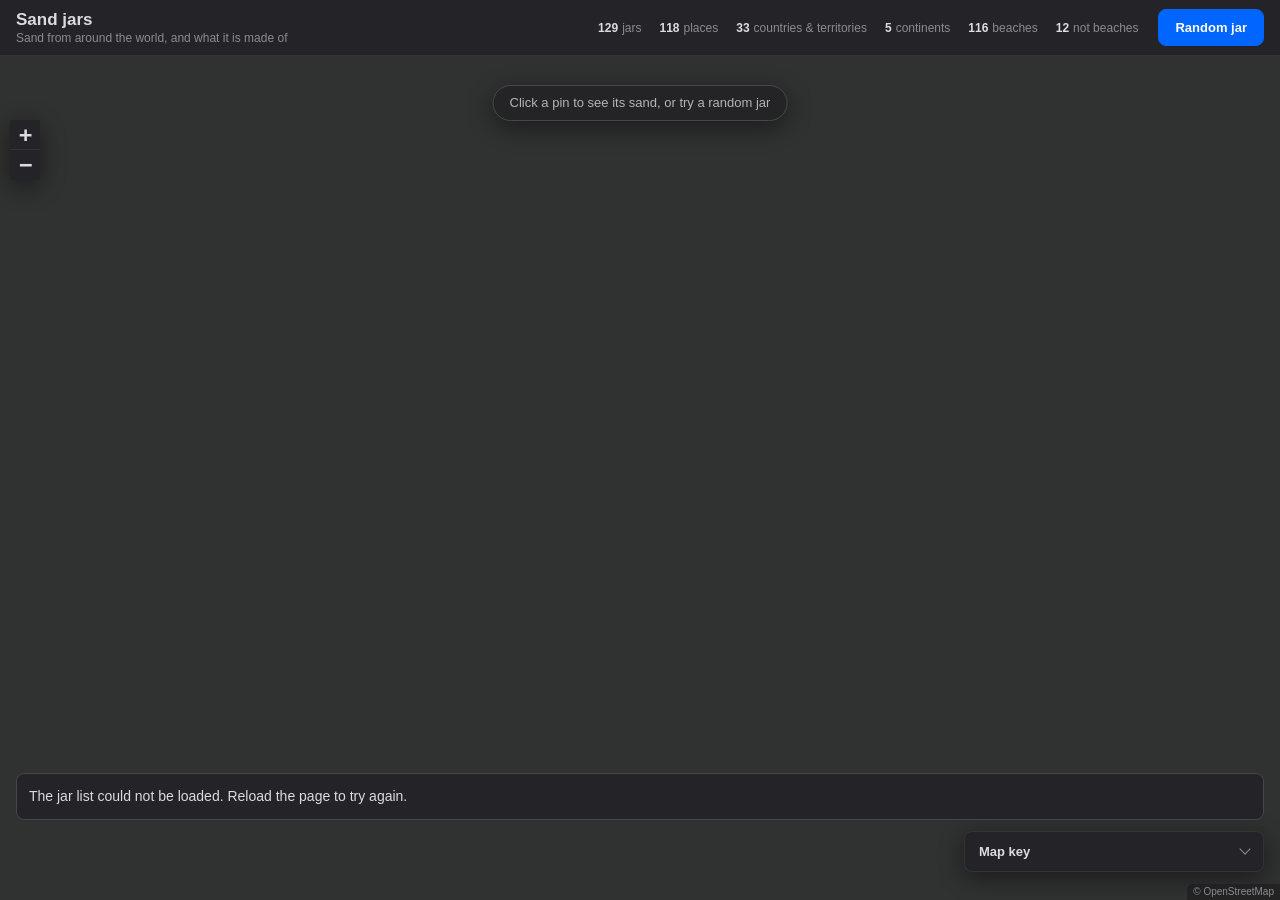
==== commit 2351f3ae: "sand: calmer colours, card photos, engagement events, clearer key Each accent now has one job (amber" ====
--- a/sand/index.html
+++ b/sand/index.html
@@ -9,7 +9,7 @@
 <link rel="icon" href="favicon.svg" type="image/svg+xml">
 <link rel="stylesheet" href="vendor/leaflet.css">
 <link rel="stylesheet" href="vendor/MarkerCluster.css">
-<link rel="stylesheet" href="style.css">
+<link rel="stylesheet" href="style.css?v=3">
 
 <!-- Visit counter. Every page on this site has these two lines; stats are at
      spiiira.goatcounter.com. It records the page address only. -->
@@ -17,28 +17,35 @@
 </head>
 <body>
 <header class="bar">
-  <h1 class="title">Sand jars</h1>
+  <div class="brand">
+    <h1 class="title">Sand jars</h1>
+    <p class="subtitle">Sand from around the world, and what it is made of</p>
+  </div>
   <ul class="stats" id="stats" aria-label="Collection totals"></ul>
-  <button type="button" class="btn btn-primary" id="random">Random</button>
+  <button type="button" class="btn btn-primary" id="random">Random jar</button>
 </header>
 
 <main class="stage">
   <div id="map" class="map" aria-label="World map of sand jars"></div>
 
-  <button type="button" class="btn btn-float" id="world" hidden>Return to map</button>
+  <p class="hint" id="hint">Click a pin to see its sand, or try a random jar</p>
+  <button type="button" class="btn btn-float" id="world" hidden>&larr; World map</button>
 
-  <div class="legend" id="legend" role="group" aria-label="Map key">
-    <span class="legend-title">Key</span>
-    <span class="legend-item"><span class="key key-beach" aria-hidden="true"></span>Beach</span>
-    <span class="legend-item"><span class="key key-nonbeach" aria-hidden="true"></span>Not a beach</span>
-    <span class="legend-item"><span class="key key-approx" aria-hidden="true"></span>Approx. place</span>
-    <span class="legend-item"><span class="key key-cluster" aria-hidden="true">3</span>Group of jars</span>
-    <button type="button" class="link" id="empty-jar" hidden></button>
-  </div>
+  <details class="legend" id="legend">
+    <summary>Map key</summary>
+    <ul>
+      <li><span class="key key-beach" aria-hidden="true"></span><div><strong>Beach</strong> <span class="t">beach sand</span></div></li>
+      <li><span class="key key-nonbeach" aria-hidden="true"></span><div><strong>Not a beach</strong> <span class="t">desert, canyon, glacier, river, soil</span></div></li>
+      <li><span class="key key-approx" aria-hidden="true"></span><div><strong>Approximate</strong> <span class="t">the label names an area, not a spot</span></div></li>
+      <li><span class="key key-cluster" aria-hidden="true">12</span><div><strong>Group</strong> <span class="t">jars close together; click to zoom in</span></div></li>
+      <li><span class="key key-selected" aria-hidden="true"></span><div><strong>Open jar</strong> <span class="t">its card is showing</span></div></li>
+    </ul>
+    <div class="empty-note"><button type="button" class="link" id="empty-jar" hidden></button></div>
+  </details>
 
   <aside class="drawer" id="drawer" aria-labelledby="card-title" hidden>
     <div class="drawer-head">
-      <button type="button" class="btn" id="back">Return to map</button>
+      <button type="button" class="btn" id="back">&larr; World map</button>
       <button type="button" class="btn btn-icon" id="close" aria-label="Close card">&times;</button>
     </div>
     <div class="drawer-body" id="card"></div>
@@ -49,6 +56,6 @@
 
 <script src="vendor/leaflet.js"></script>
 <script src="vendor/leaflet.markercluster.js"></script>
-<script src="app.js"></script>
+<script src="app.js?v=3"></script>
 </body>
 </html>
--- a/sand/style.css
+++ b/sand/style.css
@@ -1,205 +1,193 @@
-/* Sand jars. spiiira-ui greys for surfaces; the four accent colours carry
-   meaning and are used the same way everywhere:
-     amber  #FDBA21  beach pins, the sand itself, numbers
-     purple #BF63F3  not-a-beach pins and tags
-     orange #FE5517  approximate or uncertain: approx. tags, confidence warnings
-     blue   #0066FF  controls: buttons, links, focus, the current jar */
+/* Sand jars. spiiira-ui greys for everything structural. Each accent has
+   exactly one job, so colour always means the same thing:
+     amber  #FDBA21  a beach jar (pins, groups, the card's highlight rule)
+     purple #BF63F3  a jar that is not a beach (pins, groups, its tag)
+     orange #FE5517  the jar you are looking at right now (selected pin ring,
+                     current jar button)
+     blue   #0066FF  something you can press (Random, links, focus)
+   Everything else (tags, captions, notes, numbers) stays grey. */
 :root {
   --bg: #1E1D20;
   --surface: #242328;
-  --surface-raised: #333237;
+  --surface-raised: #2C2B30;
   --border: #333237;
   --border-strong: #46454B;
   --text: #DCDBE0;
   --text-secondary: #B4B3B8;
-  --text-muted: #828186;
+  --text-muted: #8C8B90;
 
   --amber: #FDBA21;
-  --amber-tint: #2F2817;
   --purple: #BF63F3;
-  --purple-tint: #2A1F33;
   --orange: #FE5517;
-  --orange-tint: #331D15;
   --blue: #0066FF;
-  --blue-soft: #5C9BFF;  /* blue text on dark: #0066FF itself is too dark to read */
-  --blue-tint: #14213B;
-
-  --sea: #2F3231;        /* matches the darkened map sea, so tile seams vanish */
+  --blue-text: #6AA6FF;   /* #0066FF is too dark to read as text on grey */
+
+  --sea: #2F3231;         /* the darkened map sea, so tile seams vanish */
   --font: -apple-system, BlinkMacSystemFont, "Segoe UI", Inter, Roboto, "Helvetica Neue", Arial, sans-serif;
   --r-sm: 4px;
-  --r-md: 6px;
-  --shadow-popover: 0 4px 16px rgba(0,0,0,.55);
-  --bar-h: 52px;
-  --drawer-w: 380px;
+  --r-md: 8px;
+  --shadow: 0 6px 24px rgba(0,0,0,.45);
+  --bar-h: 56px;
+  --drawer-w: 400px;
 }
 
 * { box-sizing: border-box; }
 [hidden] { display: none !important; } /* .btn sets display, which would otherwise beat the hidden attribute */
 html, body { height: 100%; margin: 0; }
-body {
-  background: var(--bg);
-  color: var(--text);
-  font: 14px/1.5 var(--font);
-  -webkit-font-smoothing: antialiased;
-  overflow: hidden;
-}
+body { background: var(--bg); color: var(--text); font: 14px/1.5 var(--font); -webkit-font-smoothing: antialiased; overflow: hidden; }
+:focus-visible { outline: 2px solid var(--blue-text); outline-offset: 2px; }
 
 /* ---------- top bar ---------- */
 .bar {
-  position: fixed; inset: 0 0 auto 0; z-index: 1000;
-  min-height: var(--bar-h);
-  display: flex; align-items: center; gap: 16px;
+  position: fixed; inset: 0 0 auto 0; z-index: 1000; min-height: var(--bar-h);
+  display: flex; align-items: center; gap: 20px;
   padding: 8px 16px; padding-top: max(8px, env(safe-area-inset-top));
-  background: var(--surface);
-  border-bottom: 1px solid var(--border);
-}
-.bar::after { /* thin four-colour rule under the bar */
-  content: ""; position: absolute; left: 0; right: 0; bottom: -1px; height: 2px;
-  background: linear-gradient(90deg, var(--amber) 0 25%, var(--orange) 25% 50%, var(--purple) 50% 75%, var(--blue) 75% 100%);
-  opacity: .85;
-}
-.title { margin: 0; font-size: 16px; font-weight: 600; letter-spacing: .01em; white-space: nowrap; }
+  background: var(--surface); border-bottom: 1px solid var(--border);
+}
+.brand { display: flex; flex-direction: column; line-height: 1.25; }
+.title { margin: 0; font-size: 17px; font-weight: 600; white-space: nowrap; }
+.subtitle { margin: 0; font-size: 12px; color: var(--text-muted); white-space: nowrap; }
 .stats {
-  list-style: none; margin: 0; padding: 0;
-  display: flex; gap: 18px; flex: 1; min-width: 0;
-  overflow-x: auto; scrollbar-width: none;
-  color: var(--text-muted); font-size: 12px; white-space: nowrap;
+  list-style: none; margin: 0; padding: 0; display: flex; gap: 18px; flex: 1; min-width: 0; justify-content: flex-end;
+  overflow-x: auto; scrollbar-width: none; color: var(--text-muted); font-size: 12px; white-space: nowrap;
 }
 .stats::-webkit-scrollbar { display: none; }
-.stats b { color: var(--amber); font-weight: 500; font-variant-numeric: tabular-nums; margin-right: 4px; }
-.stats .s-purple b { color: var(--purple); }
+.stats b { color: var(--text); font-weight: 600; font-variant-numeric: tabular-nums; margin-right: 4px; }
 
 /* ---------- buttons ---------- */
 .btn {
-  font: inherit; font-size: 13px; color: var(--text);
-  background: var(--surface-raised); border: 1px solid var(--border-strong);
-  border-radius: var(--r-md); padding: 6px 12px; cursor: pointer;
+  font: inherit; font-size: 13px; color: var(--text); background: var(--surface-raised);
+  border: 1px solid var(--border-strong); border-radius: var(--r-md); padding: 7px 13px; cursor: pointer;
   white-space: nowrap; text-decoration: none; display: inline-flex; align-items: center; gap: 6px;
 }
 .btn:hover { border-color: var(--text-muted); }
-.btn-primary { background: var(--blue); border-color: var(--blue); color: #fff; font-weight: 500; }
+.btn-primary { background: var(--blue); border-color: var(--blue); color: #fff; font-weight: 600; padding: 8px 16px; }
 .btn-primary:hover { background: #1f7aff; border-color: #1f7aff; }
-.btn-icon { font-size: 20px; line-height: 1; padding: 2px 10px 4px; }
-.btn-float { position: absolute; left: 16px; top: 16px; z-index: 900; box-shadow: var(--shadow-popover); }
-.link { font: inherit; background: none; border: 0; padding: 0; color: var(--blue-soft); cursor: pointer; text-decoration: underline; text-underline-offset: 2px; }
-:focus-visible { outline: 2px solid var(--blue-soft); outline-offset: 2px; }
+.btn-icon { font-size: 20px; line-height: 1; padding: 3px 11px 5px; }
+.btn-float { position: absolute; left: 16px; top: 16px; z-index: 900; box-shadow: var(--shadow); }
+.link { font: inherit; background: none; border: 0; padding: 0; color: var(--blue-text); cursor: pointer; text-decoration: underline; text-underline-offset: 2px; text-align: left; }
 
 /* ---------- map ---------- */
 .stage { position: fixed; inset: var(--bar-h) 0 0 0; }
 .map { position: absolute; inset: 0; background: var(--sea); }
 .leaflet-container { background: var(--sea); font: inherit; }
 .leaflet-tile-pane { filter: invert(1) hue-rotate(180deg) saturate(.18) brightness(.78) contrast(.92) sepia(.18); }
-.leaflet-control-zoom { margin-top: 64px !important; }
+.leaflet-control-zoom { margin-top: 64px !important; border: 0 !important; box-shadow: var(--shadow) !important; }
 .leaflet-bar a, .leaflet-bar a:hover { background: var(--surface); color: var(--text); border-color: var(--border); }
-.leaflet-control-attribution { background: rgba(30,29,32,.8) !important; color: var(--text-muted); }
-.leaflet-control-attribution a { color: var(--text-secondary); }
+/* The OpenStreetMap credit is required by its licence, so it stays, small. */
+.leaflet-control-attribution { background: rgba(30,29,32,.7) !important; color: var(--text-muted); font-size: 10px; line-height: 1.4; padding: 1px 6px !important; border-radius: 6px 0 0 0; }
+.leaflet-control-attribution a { color: var(--text-muted); text-decoration: none; }
+.leaflet-control-attribution a:hover { color: var(--text-secondary); text-decoration: underline; }
 .stage.card-open .leaflet-bottom.leaflet-right { right: var(--drawer-w); }
-
-/* Pins. Colour and shape both carry meaning, so neither is the only cue:
-   beach = amber circle, not a beach = purple diamond, approximate = hollow dashed. */
+.stage.card-open .legend { display: none; } /* the card covers that corner; the key returns when it closes */
+
+/* first-visit hint */
+.hint {
+  position: absolute; top: 16px; left: 50%; transform: translateX(-50%); z-index: 900;
+  background: rgba(36,35,40,.95); border: 1px solid var(--border-strong); border-radius: 999px;
+  padding: 7px 16px; font-size: 13px; color: var(--text-secondary); box-shadow: var(--shadow); white-space: nowrap;
+}
+
+/* Pins: colour AND shape carry meaning. Beach = amber circle, not a beach =
+   purple diamond, approximate place = hollow and dashed. */
 .pin { background: none; border: 0; --c: var(--amber); }
 .pin.nonbeach { --c: var(--purple); }
-.pin span {
-  display: block; width: 100%; height: 100%; border-radius: 50%;
-  background: var(--c); border: 2px solid #1E1D20;
-  box-shadow: 0 0 0 1px var(--c);
-  transition: transform 120ms;
-}
+.pin span { display: block; width: 100%; height: 100%; border-radius: 50%; background: var(--c); border: 2px solid #1E1D20; box-shadow: 0 0 0 1px var(--c); transition: transform 120ms; }
 .pin.nonbeach span { border-radius: 2px; transform: rotate(45deg) scale(.86); }
-.pin.approx span { background: color-mix(in srgb, var(--c) 14%, transparent); border: 2px dashed var(--c); box-shadow: none; }
-.pin:hover span, .pin:focus-visible span { transform: scale(1.25); }
-.pin.nonbeach:hover span, .pin.nonbeach:focus-visible span { transform: rotate(45deg) scale(1.1); }
-.pin.selected span { transform: scale(1.5); box-shadow: 0 0 0 3px var(--bg), 0 0 0 5px var(--blue-soft); }
+.pin.approx span { background: color-mix(in srgb, var(--c) 18%, transparent); border: 2px dashed var(--c); box-shadow: none; }
+.pin:hover span, .pin:focus-visible span { transform: scale(1.3); }
+.pin.nonbeach:hover span, .pin.nonbeach:focus-visible span { transform: rotate(45deg) scale(1.15); }
+.pin.selected span { transform: scale(1.5); box-shadow: 0 0 0 3px var(--bg), 0 0 0 5px var(--orange); }
 .pin.nonbeach.selected span { transform: rotate(45deg) scale(1.3); }
 .pin:focus-visible { outline: none; }
-.pin:focus-visible span { box-shadow: 0 0 0 3px var(--bg), 0 0 0 5px var(--blue-soft); }
+.pin:focus-visible span { box-shadow: 0 0 0 3px var(--bg), 0 0 0 5px var(--blue-text); }
 
 .cluster { background: none; border: 0; --c: var(--amber); }
 .cluster.nonbeach { --c: var(--purple); }
-.cluster span {
-  display: grid; place-items: center; width: 100%; height: 100%; border-radius: 50%;
-  background: var(--c); color: #1E1D20; font-weight: 600; font-size: 12px;
-  font-variant-numeric: tabular-nums;
-  box-shadow: 0 0 0 4px color-mix(in srgb, var(--c) 28%, transparent);
-}
-.cluster.mixed span { box-shadow: 0 0 0 3px var(--purple); }
+.cluster span { position: relative; display: grid; place-items: center; width: 100%; height: 100%; border-radius: 50%; background: var(--c); color: #1E1D20; font-size: 12px; font-variant-numeric: tabular-nums; box-shadow: 0 0 0 4px color-mix(in srgb, var(--c) 30%, transparent); }
+.cluster span b { position: relative; font-weight: 700; }
+/* a group mixing both kinds shows a purple slice on its rim */
+.cluster.mixed span { background: conic-gradient(var(--purple) 0 25%, var(--amber) 25% 100%); }
+.cluster.mixed span::before { content: ""; position: absolute; inset: 4px; border-radius: 50%; background: var(--amber); }
 .cluster:focus-visible { outline: none; }
-.cluster:focus-visible span { box-shadow: 0 0 0 3px var(--bg), 0 0 0 5px var(--blue-soft); }
-.leaflet-cluster-spider-leg { stroke: var(--amber) !important; stroke-opacity: .6 !important; }
+.cluster:focus-visible span { box-shadow: 0 0 0 3px var(--bg), 0 0 0 5px var(--blue-text); }
+.leaflet-cluster-spider-leg { stroke: var(--text-muted) !important; stroke-opacity: .7 !important; }
+
+/* hover name on pins */
+.leaflet-tooltip.pin-tip { background: var(--surface); color: var(--text); border: 1px solid var(--border-strong); border-radius: 6px; box-shadow: var(--shadow); font: 12.5px/1.3 var(--font); padding: 5px 9px; }
+.leaflet-tooltip.pin-tip::before { display: none; }
 
 /* ---------- key ---------- */
 .legend {
-  position: absolute; left: 16px; bottom: 24px; z-index: 900;
-  display: flex; flex-wrap: wrap; gap: 6px 14px; align-items: center;
-  max-width: calc(100% - 32px);
-  background: rgba(36,35,40,.94); border: 1px solid var(--border); border-radius: var(--r-md);
-  padding: 7px 11px; font-size: 12px; color: var(--text-secondary);
-}
-.legend-title { color: var(--text-muted); text-transform: uppercase; letter-spacing: .06em; font-size: 10.5px; }
-.legend-item { display: inline-flex; align-items: center; gap: 6px; }
-.key { width: 11px; height: 11px; display: inline-block; flex: none; }
+  position: absolute; right: 16px; bottom: 28px; z-index: 900; width: 300px; max-width: calc(100% - 32px);
+  background: rgba(36,35,40,.96); border: 1px solid var(--border); border-radius: var(--r-md); box-shadow: var(--shadow);
+  font-size: 13px; color: var(--text-secondary);
+}
+.legend summary { list-style: none; cursor: pointer; padding: 10px 14px; font-weight: 600; color: var(--text); display: flex; justify-content: space-between; align-items: center; gap: 12px; }
+.legend summary::-webkit-details-marker { display: none; }
+.legend summary::after { content: ""; width: 7px; height: 7px; border-right: 1.5px solid var(--text-muted); border-bottom: 1.5px solid var(--text-muted); transform: rotate(45deg); margin-top: -4px; }
+.legend[open] summary::after { transform: rotate(-135deg); margin-top: 3px; }
+.legend ul { list-style: none; margin: 0; padding: 0 14px 4px; }
+.legend li { display: grid; grid-template-columns: 26px 1fr; gap: 0 10px; align-items: center; padding: 5px 0; border-top: 1px solid var(--border); line-height: 1.3; }
+.legend li strong { color: var(--text); font-weight: 500; }
+.legend li .t { font-size: 12px; color: var(--text-muted); line-height: 1.35; }
+.legend .empty-note { padding: 8px 14px 12px; border-top: 1px solid var(--border); font-size: 12px; }
+.key { width: 16px; height: 16px; display: block; margin: 1px auto 0; }
 .key-beach { border-radius: 50%; background: var(--amber); border: 2px solid #1E1D20; box-shadow: 0 0 0 1px var(--amber); }
-.key-nonbeach { border-radius: 2px; background: var(--purple); border: 2px solid #1E1D20; box-shadow: 0 0 0 1px var(--purple); transform: rotate(45deg) scale(.86); }
+.key-nonbeach { border-radius: 2px; background: var(--purple); border: 2px solid #1E1D20; box-shadow: 0 0 0 1px var(--purple); transform: rotate(45deg) scale(.82); }
 .key-approx { border-radius: 50%; border: 2px dashed var(--text-secondary); }
-.key-cluster { width: 15px; height: 15px; border-radius: 50%; background: var(--amber); color: #1E1D20; font-size: 9px; font-weight: 600; display: inline-grid; place-items: center; }
-
-/* ---------- drawer (right side on wide screens, bottom sheet on phones) ---------- */
+.key-cluster { width: 22px; height: 22px; margin-top: 0; border-radius: 50%; background: var(--amber); color: #1E1D20; font-size: 11px; font-weight: 700; display: grid; place-items: center; }
+.key-selected { width: 12px; height: 12px; margin-top: 0; border-radius: 50%; background: var(--amber); box-shadow: 0 0 0 2px #242328, 0 0 0 4px var(--orange); }
+
+/* ---------- drawer ---------- */
 .drawer {
-  position: absolute; z-index: 950; top: 0; right: 0; bottom: 0;
-  width: var(--drawer-w); max-width: 100%;
-  display: flex; flex-direction: column;
-  background: var(--surface); border-left: 1px solid var(--border);
-  box-shadow: var(--shadow-popover);
-  animation: slide-in 180ms cubic-bezier(.2,0,.2,1);
-}
-.drawer[hidden] { display: none; }
+  position: absolute; z-index: 950; top: 0; right: 0; bottom: 0; width: var(--drawer-w); max-width: 100%;
+  display: flex; flex-direction: column; background: var(--surface); border-left: 1px solid var(--border);
+  box-shadow: var(--shadow); animation: slide-in 180ms cubic-bezier(.2,0,.2,1);
+}
 @keyframes slide-in { from { transform: translateX(24px); opacity: 0; } }
-.drawer-head {
-  display: flex; justify-content: space-between; align-items: center; gap: 8px;
-  padding: 10px 16px; border-bottom: 1px solid var(--border);
-}
-.drawer-body { overflow-y: auto; padding: 18px 20px 28px; overscroll-behavior: contain; }
+.drawer-head { display: flex; justify-content: space-between; align-items: center; gap: 8px; padding: 10px 14px; border-bottom: 1px solid var(--border); }
+.drawer-body { overflow-y: auto; padding: 0 0 28px; overscroll-behavior: contain; flex: 1; }
 .drawer-body:focus { outline: none; }
+.card-inner { padding: 16px 20px 0; }
+
+.photo { margin: 0; background: #2a2926; position: relative; aspect-ratio: 16 / 10; overflow: hidden; }
+.photo img { width: 100%; height: 100%; object-fit: cover; display: block; opacity: 0; transition: opacity 250ms; }
+.photo img.loaded { opacity: 1; }
+.photo figcaption { position: absolute; left: 0; right: 0; bottom: 0; padding: 22px 12px 7px; font-size: 11px; line-height: 1.35; color: rgba(255,255,255,.88); background: linear-gradient(transparent, rgba(0,0,0,.7)); }
+.photo figcaption span { display: block; color: rgba(255,255,255,.65); }
+.photo figcaption a { color: inherit; text-decoration: underline; text-decoration-color: rgba(255,255,255,.35); }
 
 .card-meta { margin: 0 0 4px; font-size: 12px; color: var(--text-muted); font-variant-numeric: tabular-nums; }
-.card-title { margin: 0 0 4px; font-size: 21px; font-weight: 600; line-height: 1.2; }
+.card-title { margin: 0 0 4px; font-size: 22px; font-weight: 600; line-height: 1.2; }
 .label-quote { margin: 0 0 12px; color: var(--text-muted); font-size: 12.5px; }
 .label-quote q { font-family: "Iowan Old Style", Palatino, Georgia, serif; font-style: italic; color: var(--text-secondary); }
 
-.tags { display: flex; flex-wrap: wrap; gap: 6px; margin: 0 0 14px; padding: 0; list-style: none; }
-.tag { font-size: 11px; padding: 2px 8px; border-radius: var(--r-sm); border: 1px solid var(--border-strong); color: var(--text-secondary); background: var(--bg); }
-.tag-purple { border-color: color-mix(in srgb, var(--purple) 60%, transparent); color: var(--purple); background: var(--purple-tint); }
-.tag-orange { border-color: color-mix(in srgb, var(--orange) 60%, transparent); color: #FF7A47; background: var(--orange-tint); }
-.tag-amber { border-color: color-mix(in srgb, var(--amber) 55%, transparent); color: var(--amber); background: var(--amber-tint); }
-
-.caveat { margin: -6px 0 14px; font-size: 12px; color: var(--text-muted); padding-left: 10px; border-left: 2px solid var(--orange); }
-
-/* the glanceable part */
-.highlight {
-  margin: 0 0 14px; padding: 12px 14px;
-  font-size: 15.5px; line-height: 1.45; color: var(--text);
-  background: var(--amber-tint); border-radius: var(--r-md);
-  border-left: 3px solid var(--amber);
-}
-.card.nonbeach .highlight { background: var(--purple-tint); border-left-color: var(--purple); }
-.highlight.unknown { font-size: 13.5px; color: var(--text-secondary); background: var(--bg); border-left-color: var(--border-strong); }
-
-.glance { display: grid; grid-template-columns: repeat(3, 1fr); gap: 8px; margin: 0 0 14px; }
-.glance div { background: var(--bg); border: 1px solid var(--border); border-radius: var(--r-md); padding: 8px 10px; min-width: 0; }
+.tags { display: flex; flex-wrap: wrap; gap: 6px; margin: 0 0 10px; padding: 0; list-style: none; }
+.tag { font-size: 11.5px; padding: 2px 9px; border-radius: 999px; border: 1px solid var(--border-strong); color: var(--text-secondary); }
+.tag-nonbeach { border-color: color-mix(in srgb, var(--purple) 70%, transparent); color: var(--purple); }
+.caveat { margin: 0 0 14px; font-size: 12.5px; color: var(--text-muted); }
+
+.highlight { margin: 4px 0 16px; padding: 1px 0 1px 14px; font-size: 16px; line-height: 1.5; color: var(--text); border-left: 3px solid var(--amber); }
+.card.nonbeach .highlight { border-left-color: var(--purple); }
+.highlight.unknown { font-size: 13.5px; color: var(--text-secondary); border-left-color: var(--border-strong); }
+
+.glance { display: grid; grid-template-columns: repeat(3, 1fr); gap: 1px; margin: 0 0 14px; background: var(--border); border: 1px solid var(--border); border-radius: var(--r-md); overflow: hidden; }
+.glance div { background: var(--surface); padding: 9px 10px; min-width: 0; }
 .glance dt { font-size: 10.5px; text-transform: uppercase; letter-spacing: .06em; color: var(--text-muted); margin-bottom: 2px; }
 .glance dd { margin: 0; font-size: 12.5px; line-height: 1.35; color: var(--text); overflow-wrap: anywhere; }
 
-.links { display: flex; flex-wrap: wrap; gap: 8px; margin: 0 0 16px; }
-.links .btn { font-size: 12.5px; padding: 5px 11px; color: var(--blue-soft); border-color: color-mix(in srgb, var(--blue) 55%, transparent); background: var(--blue-tint); }
-.links .btn:hover { border-color: var(--blue-soft); }
+.links { margin: 0 0 16px; font-size: 13px; }
+.links a { color: var(--blue-text); text-decoration: none; }
+.links a:hover { text-decoration: underline; }
 
 .dupes { margin: 0 0 16px; font-size: 12.5px; color: var(--text-secondary); }
 .dupes ul { list-style: none; display: flex; flex-wrap: wrap; gap: 6px; margin: 6px 0 0; padding: 0; }
-.dupes .btn { font-size: 12px; padding: 3px 9px; font-variant-numeric: tabular-nums; }
-.dupes .btn[aria-current="true"] { background: var(--blue-tint); border-color: var(--blue); color: var(--text); cursor: default; }
-
-.more { border-top: 1px solid var(--border); padding-top: 10px; font-size: 13px; color: var(--text-secondary); }
-.more summary { cursor: pointer; color: var(--text-secondary); font-size: 12.5px; list-style: none; display: flex; align-items: center; gap: 6px; padding: 4px 0; }
+.dupes .btn { font-size: 12px; padding: 3px 10px; font-variant-numeric: tabular-nums; }
+.dupes .btn[aria-current="true"] { border-color: var(--orange); color: var(--text); cursor: default; box-shadow: inset 0 0 0 1px var(--orange); }
+
+.more { border-top: 1px solid var(--border); padding-top: 8px; font-size: 13px; color: var(--text-secondary); }
+.more summary { cursor: pointer; font-size: 13px; list-style: none; display: flex; align-items: center; gap: 8px; padding: 6px 0; }
 .more summary::-webkit-details-marker { display: none; }
 .more summary::before { content: ""; width: 6px; height: 6px; border-right: 1.5px solid currentColor; border-bottom: 1.5px solid currentColor; transform: rotate(-45deg); transition: transform 120ms; }
 .more[open] summary::before { transform: rotate(45deg); }
@@ -208,35 +196,30 @@
 .facts dt { color: var(--text-muted); }
 .facts dd { margin: 0; color: var(--text-secondary); }
 .sources { font-size: 11.5px; color: var(--text-muted); }
-.sources a { color: var(--blue-soft); word-break: break-word; }
+.sources a { color: var(--blue-text); word-break: break-word; }
 .sources ul { margin: 2px 0 0; padding-left: 16px; }
-
-.foot { margin-top: 14px; font-size: 11.5px; color: var(--text-muted); }
-
-.load-error { position: absolute; inset: auto 16px 80px 16px; z-index: 960; margin: 0; padding: 12px; background: var(--surface); border: 1px solid var(--orange); border-radius: var(--r-md); }
+.foot { margin: 14px 0 0; font-size: 11.5px; color: var(--text-muted); }
+
+.load-error { position: absolute; inset: auto 16px 80px 16px; z-index: 960; margin: 0; padding: 12px; background: var(--surface); border: 1px solid var(--border-strong); border-radius: var(--r-md); }
 
 /* ---------- phones ---------- */
 @media (max-width: 720px) {
-  :root { --bar-h: 92px; }
+  :root { --bar-h: 88px; }
   .bar { flex-wrap: wrap; row-gap: 6px; }
-  .title { order: 1; flex: 1; }
+  .brand { order: 1; flex: 1; min-width: 0; }
+  .subtitle { display: none; }
   #random { order: 2; }
-  .stats { order: 3; flex-basis: 100%; gap: 14px; }
-  .drawer {
-    top: auto; left: 0; width: 100%; height: 58%;
-    border-left: 0; border-top: 1px solid var(--border);
-    border-radius: 12px 12px 0 0;
-    padding-bottom: env(safe-area-inset-bottom);
-    animation-name: sheet-in;
-  }
+  .stats { order: 3; flex-basis: 100%; gap: 14px; justify-content: flex-start; }
+  .drawer { top: auto; left: 0; width: 100%; height: 64%; border-left: 0; border-top: 1px solid var(--border); border-radius: 14px 14px 0 0; padding-bottom: env(safe-area-inset-bottom); animation-name: sheet-in; overflow: hidden; }
   @keyframes sheet-in { from { transform: translateY(24px); opacity: 0; } }
-  .stage.card-open .legend { display: none; }
+  .stage.card-open .legend, .stage.card-open .hint { display: none; }
   .btn-float { top: 12px; left: auto; right: 12px; }
   .leaflet-control-zoom { display: none; }
-  .legend { bottom: 16px; }
-  .stage.card-open .leaflet-bottom.leaflet-right { right: 0; bottom: 58%; }
+  .legend { bottom: 22px; width: auto; }
+  .hint { top: 12px; font-size: 12px; }
+  .stage.card-open .leaflet-bottom.leaflet-right { right: 0; bottom: 64%; }
 }
 @media (prefers-reduced-motion: reduce) {
   .drawer { animation: none; }
-  .pin span { transition: none; }
-}
+  .pin span, .photo img { transition: none; }
+}
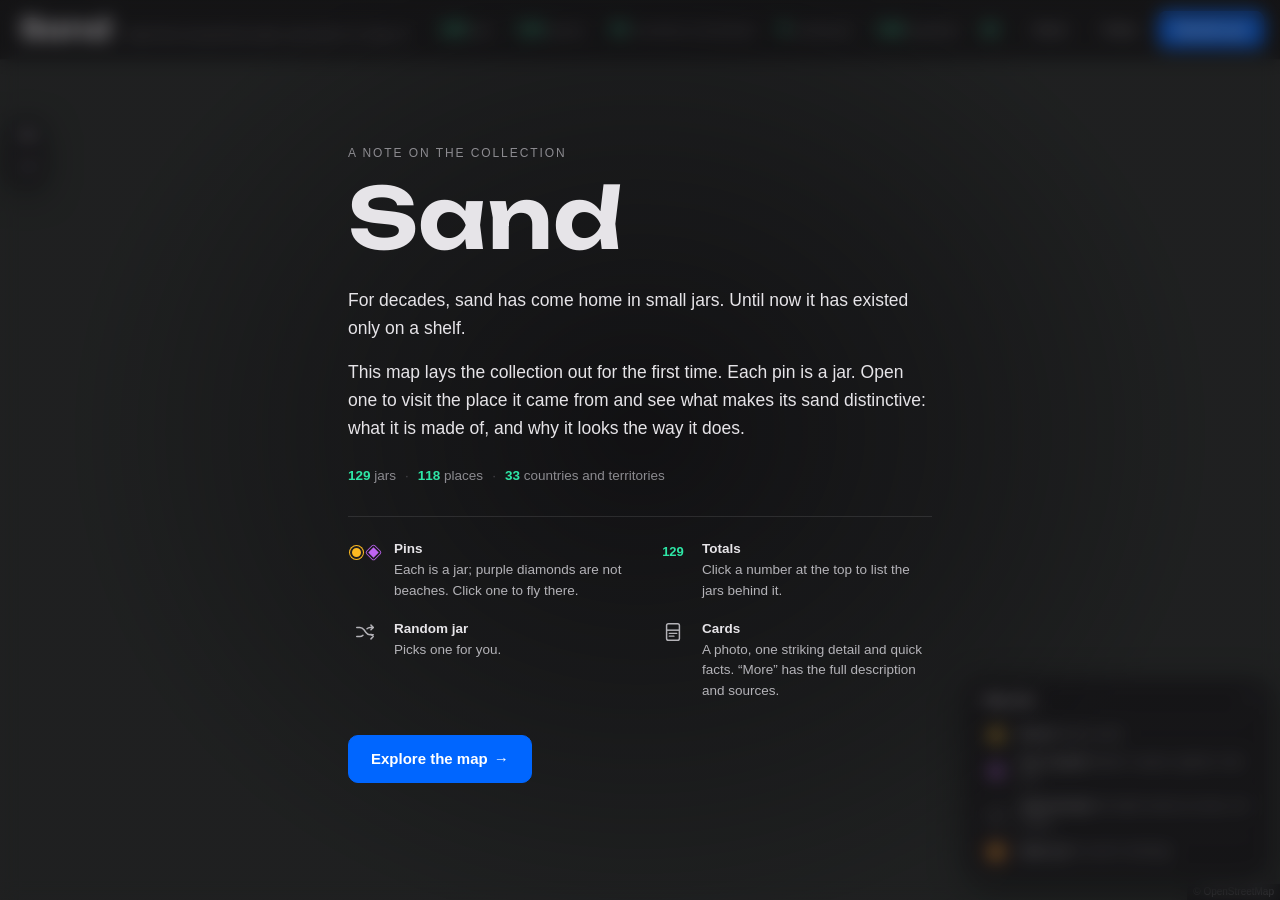
==== commit 55c52816: "sand: landing intro, every jar a dot, clickable totals, rarity page - First-visit intro with the col" ====
--- a/sand/index.html
+++ b/sand/index.html
@@ -4,12 +4,13 @@
 <meta charset="utf-8">
 <meta name="viewport" content="width=device-width, initial-scale=1, viewport-fit=cover">
 <meta name="color-scheme" content="dark">
+<meta name="theme-color" content="#151417">
 <meta name="description" content="A world map of a collection of small jars of sand from beaches and other places, with what each sand is made of and why it looks the way it does.">
-<title>Sand jars</title>
+<title>Sand</title>
 <link rel="icon" href="favicon.svg" type="image/svg+xml">
+<link rel="preload" href="vendor/fonts/unbounded-latin-wght-normal.woff2" as="font" type="font/woff2" crossorigin>
 <link rel="stylesheet" href="vendor/leaflet.css">
-<link rel="stylesheet" href="vendor/MarkerCluster.css">
-<link rel="stylesheet" href="style.css?v=3">
+<link rel="stylesheet" href="style.css?v=13">
 
 <!-- Visit counter. Every page on this site has these two lines; stats are at
      spiiira.goatcounter.com. It records the page address only. -->
@@ -18,17 +19,20 @@
 <body>
 <header class="bar">
   <div class="brand">
-    <h1 class="title">Sand jars</h1>
+    <h1 class="title">Sand</h1>
     <p class="subtitle">Sand from around the world, and what it is made of</p>
   </div>
   <ul class="stats" id="stats" aria-label="Collection totals"></ul>
-  <button type="button" class="btn btn-primary" id="random">Random jar</button>
+  <div class="bar-actions">
+    <button type="button" class="btn btn-quiet" id="about" aria-haspopup="dialog">About</button>
+    <a class="btn btn-quiet" href="rarity/">Rarity</a>
+    <button type="button" class="btn btn-primary" id="random">Random jar</button>
+  </div>
 </header>
 
 <main class="stage">
   <div id="map" class="map" aria-label="World map of sand jars"></div>
 
-  <p class="hint" id="hint">Click a pin to see its sand, or try a random jar</p>
   <button type="button" class="btn btn-float" id="world" hidden>&larr; World map</button>
 
   <details class="legend" id="legend">
@@ -37,14 +41,16 @@
       <li><span class="key key-beach" aria-hidden="true"></span><div><strong>Beach</strong> <span class="t">beach sand</span></div></li>
       <li><span class="key key-nonbeach" aria-hidden="true"></span><div><strong>Not a beach</strong> <span class="t">desert, canyon, glacier, river, soil</span></div></li>
       <li><span class="key key-approx" aria-hidden="true"></span><div><strong>Approximate</strong> <span class="t">the label names an area, not a spot</span></div></li>
-      <li><span class="key key-cluster" aria-hidden="true">12</span><div><strong>Group</strong> <span class="t">jars close together; click to zoom in</span></div></li>
       <li><span class="key key-selected" aria-hidden="true"></span><div><strong>Open jar</strong> <span class="t">its card is showing</span></div></li>
     </ul>
-    <div class="empty-note"><button type="button" class="link" id="empty-jar" hidden></button></div>
   </details>
 
+  <!-- The list behind a header number; filled by app.js. -->
+  <section class="panel" id="panel" aria-label="List" hidden></section>
+
   <aside class="drawer" id="drawer" aria-labelledby="card-title" hidden>
-    <div class="drawer-head">
+    <div class="drawer-head" id="drawer-head">
+      <span class="grab" aria-hidden="true"></span>
       <button type="button" class="btn" id="back">&larr; World map</button>
       <button type="button" class="btn btn-icon" id="close" aria-label="Close card">&times;</button>
     </div>
@@ -54,8 +60,43 @@
   <p class="load-error" id="load-error" hidden>The jar list could not be loaded. Reload the page to try again.</p>
 </main>
 
+<!-- The intro. Shown on a visitor's first visit only; "About" reopens it. -->
+<dialog class="intro" id="intro" aria-labelledby="intro-title">
+  <div class="intro-panel" tabindex="-1" autofocus>
+    <p class="intro-eyebrow" style="--i:0">A note on the collection</p>
+    <h2 class="intro-title" id="intro-title" style="--i:1">Sand</h2>
+    <p class="intro-text" style="--i:2">For decades, sand has come home in small jars. Until now it has existed only on a shelf.</p>
+    <p class="intro-text" style="--i:3">This map lays the collection out for the first time. Each pin is a jar. Open one to visit the place it came from and see what makes its sand distinctive: what it is made of, and why it looks the way it does.</p>
+    <p class="intro-stats" id="intro-stats" style="--i:4" aria-live="polite"></p>
+    <ul class="intro-how" style="--i:5" aria-label="How to use the map">
+      <li>
+        <span class="how-icon" aria-hidden="true"><span class="key key-beach"></span><span class="key key-nonbeach"></span></span>
+        <p><strong>Pins</strong> Each is a jar; purple diamonds are not beaches. Click one to fly there.</p>
+      </li>
+      <li>
+        <span class="how-icon how-total" aria-hidden="true">129</span>
+        <p><strong>Totals</strong> Click a number at the top to list the jars behind it.</p>
+      </li>
+      <li>
+        <span class="how-icon" aria-hidden="true">
+          <svg viewBox="0 0 24 24" width="22" height="22" fill="none" stroke="currentColor" stroke-width="1.6" stroke-linecap="round" stroke-linejoin="round"><path d="M3 7h3.5c2 0 3.2 1 4.4 2.6l2.2 3c1.2 1.6 2.4 2.4 4.4 2.4H21"/><path d="M3 17h3.5c1.4 0 2.4-.5 3.3-1.4"/><path d="M14.2 8.4c.9-.9 1.9-1.4 3.3-1.4H21"/><path d="M18.5 4.5 21 7l-2.5 2.5"/><path d="M18.5 14.5 21 17l-2.5 2.5"/></svg>
+        </span>
+        <p><strong>Random jar</strong> Picks one for you.</p>
+      </li>
+      <li>
+        <span class="how-icon" aria-hidden="true">
+          <svg viewBox="0 0 24 24" width="22" height="22" fill="none" stroke="currentColor" stroke-width="1.6" stroke-linejoin="round"><rect x="5" y="3" width="14" height="18" rx="2"/><path d="M5 10h14" /><path d="M8 13.5h8M8 16.5h5" stroke-linecap="round"/></svg>
+        </span>
+        <p><strong>Cards</strong> A photo, one striking detail and quick facts. &ldquo;More&rdquo; has the full description and sources.</p>
+      </li>
+    </ul>
+    <div class="intro-go" style="--i:6">
+      <button type="button" class="btn btn-primary btn-lg" id="intro-go">Explore the map <span aria-hidden="true">&rarr;</span></button>
+    </div>
+  </div>
+</dialog>
+
 <script src="vendor/leaflet.js"></script>
-<script src="vendor/leaflet.markercluster.js"></script>
-<script src="app.js?v=3"></script>
+<script src="app.js?v=13"></script>
 </body>
 </html>
--- a/sand/style.css
+++ b/sand/style.css
@@ -1,18 +1,29 @@
-/* Sand jars. spiiira-ui greys for everything structural. Each accent has
-   exactly one job, so colour always means the same thing:
+/* Sand jars. Its own dark look (not spiiira-ui): a full-screen map under a
+   translucent header, the Unbounded "Sand" mark, and motion only where it explains
+   something. Each accent has exactly one job, so colour always means the same:
      amber  #FDBA21  a beach jar (pins, groups, the card's highlight rule)
      purple #BF63F3  a jar that is not a beach (pins, groups, its tag)
      orange #FE5517  the jar you are looking at right now (selected pin ring,
-                     current jar button)
-     blue   #0066FF  something you can press (Random, links, focus)
+                     its arrival pulse)
+     blue   #0066FF  something you can press (Random, Explore, links, focus);
+                     also the R and J in shelf codes and the current jar's
+                     button outline (Jonas, 2026-11-12)
+     green  #2EE6A6  the collection's totals (the numbers in the stats)
    Everything else (tags, captions, notes, numbers) stays grey. */
+
+/* Unbounded (Google Fonts, SIL Open Font Licence), for the "Sand" mark only. Latin subset: the mark needs no more. */
+@font-face {
+  font-family: 'Unbounded'; font-style: normal; font-weight: 200 900; font-display: swap;
+  src: url(vendor/fonts/unbounded-latin-wght-normal.woff2) format('woff2');
+}
+
 :root {
-  --bg: #1E1D20;
-  --surface: #242328;
-  --surface-raised: #2C2B30;
-  --border: #333237;
+  --bg: #151417;
+  --surface: #1D1C20;
+  --surface-raised: #29282D;
+  --border: #2F2E33;
   --border-strong: #46454B;
-  --text: #DCDBE0;
+  --text: #E6E4E8;
   --text-secondary: #B4B3B8;
   --text-muted: #8C8B90;
 
@@ -21,14 +32,19 @@
   --orange: #FE5517;
   --blue: #0066FF;
   --blue-text: #6AA6FF;   /* #0066FF is too dark to read as text on grey */
+  --green: #2EE6A6;       /* the collection's totals (header stats, intro line) */
+  --mono: ui-monospace, "SF Mono", Menlo, Consolas, monospace; /* shelf codes */
 
   --sea: #2F3231;         /* the darkened map sea, so tile seams vanish */
   --font: -apple-system, BlinkMacSystemFont, "Segoe UI", Inter, Roboto, "Helvetica Neue", Arial, sans-serif;
-  --r-sm: 4px;
+  --mark: "Unbounded", var(--font);
+  --ease-out: cubic-bezier(.2,.7,.2,1);
   --r-md: 8px;
-  --shadow: 0 6px 24px rgba(0,0,0,.45);
-  --bar-h: 56px;
+  --r-lg: 14px;
+  --shadow: 0 10px 34px rgba(0,0,0,.5);
+  --bar-h: 60px;
   --drawer-w: 400px;
+  --gap: 12px;
 }
 
 * { box-sizing: border-box; }
@@ -37,63 +53,83 @@
 body { background: var(--bg); color: var(--text); font: 14px/1.5 var(--font); -webkit-font-smoothing: antialiased; overflow: hidden; }
 :focus-visible { outline: 2px solid var(--blue-text); outline-offset: 2px; }
 
-/* ---------- top bar ---------- */
+/* ---------- top bar: floats over the map ---------- */
 .bar {
   position: fixed; inset: 0 0 auto 0; z-index: 1000; min-height: var(--bar-h);
-  display: flex; align-items: center; gap: 20px;
-  padding: 8px 16px; padding-top: max(8px, env(safe-area-inset-top));
-  background: var(--surface); border-bottom: 1px solid var(--border);
-}
-.brand { display: flex; flex-direction: column; line-height: 1.25; }
-.title { margin: 0; font-size: 17px; font-weight: 600; white-space: nowrap; }
-.subtitle { margin: 0; font-size: 12px; color: var(--text-muted); white-space: nowrap; }
+  display: flex; align-items: center; gap: 22px;
+  padding: 8px 16px 8px 20px; padding-top: max(8px, env(safe-area-inset-top));
+  background: rgba(21,20,23,.72); border-bottom: 1px solid rgba(255,255,255,.06);
+  -webkit-backdrop-filter: blur(14px) saturate(1.2); backdrop-filter: blur(14px) saturate(1.2);
+}
+.brand { display: flex; align-items: baseline; gap: 14px; min-width: 0; }
+.title { margin: 0; font: 625 28px/1 var(--mark); white-space: nowrap; }  /* Jonas: Unbounded, 28px, weight 625 */
+.subtitle { margin: 0; font-size: 12.5px; color: var(--text-muted); white-space: nowrap; overflow: hidden; text-overflow: ellipsis; }
+/* The totals: each is a button that opens its list. */
 .stats {
-  list-style: none; margin: 0; padding: 0; display: flex; gap: 18px; flex: 1; min-width: 0; justify-content: flex-end;
-  overflow-x: auto; scrollbar-width: none; color: var(--text-muted); font-size: 12px; white-space: nowrap;
-}
+  list-style: none; margin: 0; padding: 0; display: flex; gap: 4px; flex: 1; min-width: 0;
+  overflow-x: auto; scrollbar-width: none; white-space: nowrap;
+}
+.stats li:first-child { margin-left: auto; } /* right-aligned, yet still scrollable from the start when it overflows */
 .stats::-webkit-scrollbar { display: none; }
-.stats b { color: var(--text); font-weight: 600; font-variant-numeric: tabular-nums; margin-right: 4px; }
+.stats button {
+  font: inherit; font-size: 13px; color: var(--text-muted); background: none; cursor: pointer;
+  border: 1px solid transparent; border-radius: var(--r-md); padding: 5px 9px;
+  display: inline-flex; align-items: baseline; gap: 5px; transition: border-color 120ms, background-color 120ms, color 120ms;
+}
+.stats button:hover { border-color: var(--border-strong); color: var(--text-secondary); }
+.stats button[aria-expanded="true"] { background: var(--surface-raised); border-color: var(--border-strong); color: var(--text); }
+.stats b { color: var(--green); font-size: 16px; font-weight: 650; font-variant-numeric: tabular-nums; }
+.bar-actions { display: flex; gap: 8px; flex: none; }
 
 /* ---------- buttons ---------- */
 .btn {
   font: inherit; font-size: 13px; color: var(--text); background: var(--surface-raised);
   border: 1px solid var(--border-strong); border-radius: var(--r-md); padding: 7px 13px; cursor: pointer;
   white-space: nowrap; text-decoration: none; display: inline-flex; align-items: center; gap: 6px;
+  transition: border-color 120ms, background-color 120ms, transform 120ms;
 }
 .btn:hover { border-color: var(--text-muted); }
+.btn:active { transform: scale(.97); }
+.btn-quiet { background: transparent; border-color: transparent; color: var(--text-secondary); }
+.btn-quiet:hover { border-color: var(--border-strong); color: var(--text); }
 .btn-primary { background: var(--blue); border-color: var(--blue); color: #fff; font-weight: 600; padding: 8px 16px; }
 .btn-primary:hover { background: #1f7aff; border-color: #1f7aff; }
+.btn-lg { font-size: 15px; padding: 12px 22px; border-radius: 10px; }
+.btn-lg span { transition: transform 160ms var(--ease-out); }
+.btn-lg:hover span { transform: translateX(3px); }
 .btn-icon { font-size: 20px; line-height: 1; padding: 3px 11px 5px; }
-.btn-float { position: absolute; left: 16px; top: 16px; z-index: 900; box-shadow: var(--shadow); }
-.link { font: inherit; background: none; border: 0; padding: 0; color: var(--blue-text); cursor: pointer; text-decoration: underline; text-underline-offset: 2px; text-align: left; }
-
-/* ---------- map ---------- */
-.stage { position: fixed; inset: var(--bar-h) 0 0 0; }
+.btn-float { position: absolute; left: var(--gap); top: calc(var(--bar-h) + var(--gap)); z-index: 900; box-shadow: var(--shadow); animation: fade-in 200ms var(--ease-out); }
+
+/* ---------- map: the whole screen, under the header ---------- */
+.stage { position: fixed; inset: 0; }
 .map { position: absolute; inset: 0; background: var(--sea); }
 .leaflet-container { background: var(--sea); font: inherit; }
-.leaflet-tile-pane { filter: invert(1) hue-rotate(180deg) saturate(.18) brightness(.78) contrast(.92) sepia(.18); }
-.leaflet-control-zoom { margin-top: 64px !important; border: 0 !important; box-shadow: var(--shadow) !important; }
+/* The dark map is OpenStreetMap's tiles, inverted and muted. The filter sits on each tile, not on the
+   whole tile layer: on the layer it drew thin dark lines where tiles meet at in-between zoom levels. */
+.leaflet-tile { filter: invert(1) hue-rotate(180deg) saturate(.18) brightness(.78) contrast(.92) sepia(.18); }
+.leaflet-top { top: calc(var(--bar-h) + var(--gap)); }
+.leaflet-control-zoom { margin-top: 48px !important; margin-left: var(--gap) !important; border: 0 !important; box-shadow: var(--shadow) !important; }
 .leaflet-bar a, .leaflet-bar a:hover { background: var(--surface); color: var(--text); border-color: var(--border); }
 /* The OpenStreetMap credit is required by its licence, so it stays, small. */
-.leaflet-control-attribution { background: rgba(30,29,32,.7) !important; color: var(--text-muted); font-size: 10px; line-height: 1.4; padding: 1px 6px !important; border-radius: 6px 0 0 0; }
+.leaflet-control-attribution { background: rgba(21,20,23,.7) !important; color: var(--text-muted); font-size: 10px; line-height: 1.4; padding: 1px 6px !important; border-radius: 6px 0 0 0; }
 .leaflet-control-attribution a { color: var(--text-muted); text-decoration: none; }
 .leaflet-control-attribution a:hover { color: var(--text-secondary); text-decoration: underline; }
-.stage.card-open .leaflet-bottom.leaflet-right { right: var(--drawer-w); }
+.leaflet-bottom.leaflet-right { transition: right 200ms var(--ease-out); }
+.stage.card-open .leaflet-bottom.leaflet-right { right: calc(var(--drawer-w) + var(--gap) * 2); }
 .stage.card-open .legend { display: none; } /* the card covers that corner; the key returns when it closes */
-
-/* first-visit hint */
-.hint {
-  position: absolute; top: 16px; left: 50%; transform: translateX(-50%); z-index: 900;
-  background: rgba(36,35,40,.95); border: 1px solid var(--border-strong); border-radius: 999px;
-  padding: 7px 16px; font-size: 13px; color: var(--text-secondary); box-shadow: var(--shadow); white-space: nowrap;
-}
+/* first visit: pins wait behind the intro, then sweep in (see app.js) */
+.pins-hidden .leaflet-marker-pane { visibility: hidden; }
 
 /* Pins: colour AND shape carry meaning. Beach = amber circle, not a beach =
    purple diamond, approximate place = hollow and dashed. */
 .pin { background: none; border: 0; --c: var(--amber); }
 .pin.nonbeach { --c: var(--purple); }
-.pin span { display: block; width: 100%; height: 100%; border-radius: 50%; background: var(--c); border: 2px solid #1E1D20; box-shadow: 0 0 0 1px var(--c); transition: transform 120ms; }
+.pin span { display: block; width: 100%; height: 100%; border-radius: 50%; background: var(--c); border: 2px solid #1E1D20; box-shadow: 0 0 0 1px var(--c); transition: transform 140ms var(--ease-out); }
 .pin.nonbeach span { border-radius: 2px; transform: rotate(45deg) scale(.86); }
+.far .pin span { width: 72%; height: 72%; margin: 14%; }
+.farthest .pin span { width: 50%; height: 50%; margin: 25%; border-width: 1.5px; }
+/* after a zoom, dots glide to their packed places instead of jumping */
+.settling .leaflet-marker-icon { transition: transform 320ms var(--ease-out); }
 .pin.approx span { background: color-mix(in srgb, var(--c) 18%, transparent); border: 2px dashed var(--c); box-shadow: none; }
 .pin:hover span, .pin:focus-visible span { transform: scale(1.3); }
 .pin.nonbeach:hover span, .pin.nonbeach:focus-visible span { transform: rotate(45deg) scale(1.15); }
@@ -101,17 +137,13 @@
 .pin.nonbeach.selected span { transform: rotate(45deg) scale(1.3); }
 .pin:focus-visible { outline: none; }
 .pin:focus-visible span { box-shadow: 0 0 0 3px var(--bg), 0 0 0 5px var(--blue-text); }
-
-.cluster { background: none; border: 0; --c: var(--amber); }
-.cluster.nonbeach { --c: var(--purple); }
-.cluster span { position: relative; display: grid; place-items: center; width: 100%; height: 100%; border-radius: 50%; background: var(--c); color: #1E1D20; font-size: 12px; font-variant-numeric: tabular-nums; box-shadow: 0 0 0 4px color-mix(in srgb, var(--c) 30%, transparent); }
-.cluster span b { position: relative; font-weight: 700; }
-/* a group mixing both kinds shows a purple slice on its rim */
-.cluster.mixed span { background: conic-gradient(var(--purple) 0 25%, var(--amber) 25% 100%); }
-.cluster.mixed span::before { content: ""; position: absolute; inset: 4px; border-radius: 50%; background: var(--amber); }
-.cluster:focus-visible { outline: none; }
-.cluster:focus-visible span { box-shadow: 0 0 0 3px var(--bg), 0 0 0 5px var(--blue-text); }
-.leaflet-cluster-spider-leg { stroke: var(--text-muted) !important; stroke-opacity: .7 !important; }
+/* One orange pulse when the map lands on a jar, so the eye finds it. */
+.pin.arrive::after {
+  content: ""; position: absolute; left: 50%; top: 50%; width: 30px; height: 30px; margin: -15px 0 0 -15px;
+  border-radius: 50%; border: 2px solid var(--orange); pointer-events: none;
+  animation: arrive 1000ms var(--ease-out) both;
+}
+@keyframes arrive { from { transform: scale(.5); opacity: 1; } to { transform: scale(2.4); opacity: 0; } }
 
 /* hover name on pins */
 .leaflet-tooltip.pin-tip { background: var(--surface); color: var(--text); border: 1px solid var(--border-strong); border-radius: 6px; box-shadow: var(--shadow); font: 12.5px/1.3 var(--font); padding: 5px 9px; }
@@ -119,60 +151,96 @@
 
 /* ---------- key ---------- */
 .legend {
-  position: absolute; right: 16px; bottom: 28px; z-index: 900; width: 300px; max-width: calc(100% - 32px);
-  background: rgba(36,35,40,.96); border: 1px solid var(--border); border-radius: var(--r-md); box-shadow: var(--shadow);
+  position: absolute; right: var(--gap); bottom: 26px; z-index: 900; width: 300px; max-width: calc(100% - 24px);
+  background: rgba(29,28,32,.9); border: 1px solid var(--border); border-radius: var(--r-lg); box-shadow: var(--shadow);
+  -webkit-backdrop-filter: blur(10px); backdrop-filter: blur(10px);
   font-size: 13px; color: var(--text-secondary);
 }
 .legend summary { list-style: none; cursor: pointer; padding: 10px 14px; font-weight: 600; color: var(--text); display: flex; justify-content: space-between; align-items: center; gap: 12px; }
 .legend summary::-webkit-details-marker { display: none; }
-.legend summary::after { content: ""; width: 7px; height: 7px; border-right: 1.5px solid var(--text-muted); border-bottom: 1.5px solid var(--text-muted); transform: rotate(45deg); margin-top: -4px; }
+.legend summary::after { content: ""; width: 7px; height: 7px; border-right: 1.5px solid var(--text-muted); border-bottom: 1.5px solid var(--text-muted); transform: rotate(45deg); margin-top: -4px; transition: transform 160ms var(--ease-out); }
 .legend[open] summary::after { transform: rotate(-135deg); margin-top: 3px; }
-.legend ul { list-style: none; margin: 0; padding: 0 14px 4px; }
+.legend ul { list-style: none; margin: 0; padding: 0 14px 8px; }
+.legend[open] ul { animation: fade-in 180ms var(--ease-out); }
 .legend li { display: grid; grid-template-columns: 26px 1fr; gap: 0 10px; align-items: center; padding: 5px 0; border-top: 1px solid var(--border); line-height: 1.3; }
 .legend li strong { color: var(--text); font-weight: 500; }
 .legend li .t { font-size: 12px; color: var(--text-muted); line-height: 1.35; }
-.legend .empty-note { padding: 8px 14px 12px; border-top: 1px solid var(--border); font-size: 12px; }
 .key { width: 16px; height: 16px; display: block; margin: 1px auto 0; }
 .key-beach { border-radius: 50%; background: var(--amber); border: 2px solid #1E1D20; box-shadow: 0 0 0 1px var(--amber); }
 .key-nonbeach { border-radius: 2px; background: var(--purple); border: 2px solid #1E1D20; box-shadow: 0 0 0 1px var(--purple); transform: rotate(45deg) scale(.82); }
 .key-approx { border-radius: 50%; border: 2px dashed var(--text-secondary); }
-.key-cluster { width: 22px; height: 22px; margin-top: 0; border-radius: 50%; background: var(--amber); color: #1E1D20; font-size: 11px; font-weight: 700; display: grid; place-items: center; }
 .key-selected { width: 12px; height: 12px; margin-top: 0; border-radius: 50%; background: var(--amber); box-shadow: 0 0 0 2px #242328, 0 0 0 4px var(--orange); }
 
-/* ---------- drawer ---------- */
+/* ---------- lists behind the totals ---------- */
+.panel {
+  position: absolute; z-index: 970; top: calc(var(--bar-h) + 8px); left: var(--gap);
+  width: 360px; max-width: calc(100% - var(--gap) * 2); max-height: calc(100% - var(--bar-h) - 32px);
+  overflow-y: auto; overscroll-behavior: contain; padding-bottom: 10px;
+  background: rgba(29,28,32,.97); border: 1px solid var(--border); border-radius: var(--r-lg); box-shadow: var(--shadow);
+  -webkit-backdrop-filter: blur(12px); backdrop-filter: blur(12px);
+  animation: panel-in 180ms var(--ease-out);
+}
+@keyframes panel-in { from { opacity: 0; transform: translateY(-6px); } }
+.panel-head { position: sticky; top: 0; z-index: 1; display: flex; justify-content: space-between; align-items: center; gap: 8px; padding: 10px 10px 10px 16px; background: rgb(29,28,32); border-bottom: 1px solid var(--border); }
+.panel-title { margin: 0; font-size: 14px; font-weight: 600; }
+.panel-title b { color: var(--green); font-variant-numeric: tabular-nums; }
+.panel-note { margin: 10px 16px 6px; font-size: 12.5px; line-height: 1.45; color: var(--text-muted); }
+.panel-group-title { margin: 14px 16px 2px; font-size: 11px; font-weight: 600; letter-spacing: .08em; text-transform: uppercase; color: var(--text-muted); }
+.row {
+  display: grid; grid-template-columns: 1fr auto; align-items: baseline; gap: 1px 12px; width: 100%;
+  font: inherit; font-size: 13.5px; line-height: 1.35; text-align: left; color: var(--text);
+  background: none; border: 0; padding: 6px 16px; cursor: pointer;
+}
+.row:hover { background: rgba(255,255,255,.05); }
+.row:hover .row-name { color: var(--blue-text); }
+.row-code { font-size: 11.5px; color: var(--text-muted); font-variant-numeric: tabular-nums; white-space: nowrap; }
+.row-detail { grid-column: 1; font-size: 12px; color: var(--text-muted); }
+.panel-group { border-top: 1px solid var(--border); }
+.panel-group:first-of-type { margin-top: 6px; }
+.panel-group summary { list-style: none; cursor: pointer; display: grid; grid-template-columns: 1fr auto; gap: 12px; align-items: baseline; padding: 9px 16px; font-size: 13.5px; font-weight: 500; }
+.panel-group summary::-webkit-details-marker { display: none; }
+.panel-group summary:hover { background: rgba(255,255,255,.04); }
+.panel-group[open] summary { color: var(--text); }
+.panel-group .row { padding-left: 28px; }
+
+/* ---------- card: a floating panel on wide screens ---------- */
 .drawer {
-  position: absolute; z-index: 950; top: 0; right: 0; bottom: 0; width: var(--drawer-w); max-width: 100%;
-  display: flex; flex-direction: column; background: var(--surface); border-left: 1px solid var(--border);
-  box-shadow: var(--shadow); animation: slide-in 180ms cubic-bezier(.2,0,.2,1);
-}
-@keyframes slide-in { from { transform: translateX(24px); opacity: 0; } }
-.drawer-head { display: flex; justify-content: space-between; align-items: center; gap: 8px; padding: 10px 14px; border-bottom: 1px solid var(--border); }
+  position: absolute; z-index: 950; top: calc(var(--bar-h) + var(--gap)); right: var(--gap); bottom: var(--gap);
+  width: var(--drawer-w); max-width: calc(100% - var(--gap) * 2);
+  display: flex; flex-direction: column; background: var(--surface); border: 1px solid var(--border);
+  border-radius: var(--r-lg); overflow: hidden; box-shadow: var(--shadow);
+  animation: drawer-in 260ms var(--ease-out);
+}
+@keyframes drawer-in { from { transform: translateX(28px); opacity: 0; } }
+@keyframes fade-in { from { opacity: 0; } }
+.drawer-head { position: relative; display: flex; justify-content: space-between; align-items: center; gap: 8px; padding: 10px 12px; border-bottom: 1px solid var(--border); flex: none; }
+.grab { display: none; }
 .drawer-body { overflow-y: auto; padding: 0 0 28px; overscroll-behavior: contain; flex: 1; }
 .drawer-body:focus { outline: none; }
-.card-inner { padding: 16px 20px 0; }
-
-.photo { margin: 0; background: #2a2926; position: relative; aspect-ratio: 16 / 10; overflow: hidden; }
-.photo img { width: 100%; height: 100%; object-fit: cover; display: block; opacity: 0; transition: opacity 250ms; }
-.photo img.loaded { opacity: 1; }
-.photo figcaption { position: absolute; left: 0; right: 0; bottom: 0; padding: 22px 12px 7px; font-size: 11px; line-height: 1.35; color: rgba(255,255,255,.88); background: linear-gradient(transparent, rgba(0,0,0,.7)); }
+.card-inner { padding: 18px 22px 0; }
+
+.photo { margin: 0; background: #24231f; position: relative; aspect-ratio: 16 / 10; overflow: hidden; }
+.photo img { width: 100%; height: 100%; object-fit: cover; display: block; opacity: 0; transform: scale(1.04); transition: opacity 400ms var(--ease-out), transform 900ms var(--ease-out); }
+.photo img.loaded { opacity: 1; transform: none; }
+.photo figcaption { position: absolute; left: 0; right: 0; bottom: 0; padding: 22px 12px 7px; font-size: 11px; line-height: 1.35; color: rgba(255,255,255,.88); background: linear-gradient(transparent, rgba(0,0,0,.72)); }
 .photo figcaption span { display: block; color: rgba(255,255,255,.65); }
 .photo figcaption a { color: inherit; text-decoration: underline; text-decoration-color: rgba(255,255,255,.35); }
 
-.card-meta { margin: 0 0 4px; font-size: 12px; color: var(--text-muted); font-variant-numeric: tabular-nums; }
-.card-title { margin: 0 0 4px; font-size: 22px; font-weight: 600; line-height: 1.2; }
-.label-quote { margin: 0 0 12px; color: var(--text-muted); font-size: 12.5px; }
-.label-quote q { font-family: "Iowan Old Style", Palatino, Georgia, serif; font-style: italic; color: var(--text-secondary); }
+.card-meta { margin: 0 0 6px; font-size: 11px; letter-spacing: .1em; text-transform: uppercase; color: var(--text-muted); font-variant-numeric: tabular-nums; }
+.card-title { margin: 0 0 8px; font: 625 22px/1.22 var(--mark); overflow-wrap: anywhere; }  /* the same face as the Sand mark */
+.label-quote { margin: 0 0 14px; color: var(--text-muted); font-size: 12.5px; }
+.label-quote q { font-style: italic; color: var(--text-secondary); }
 
 .tags { display: flex; flex-wrap: wrap; gap: 6px; margin: 0 0 10px; padding: 0; list-style: none; }
 .tag { font-size: 11.5px; padding: 2px 9px; border-radius: 999px; border: 1px solid var(--border-strong); color: var(--text-secondary); }
 .tag-nonbeach { border-color: color-mix(in srgb, var(--purple) 70%, transparent); color: var(--purple); }
 .caveat { margin: 0 0 14px; font-size: 12.5px; color: var(--text-muted); }
 
-.highlight { margin: 4px 0 16px; padding: 1px 0 1px 14px; font-size: 16px; line-height: 1.5; color: var(--text); border-left: 3px solid var(--amber); }
+.highlight { margin: 6px 0 18px; padding: 2px 0 2px 14px; font-size: 16.5px; line-height: 1.5; color: var(--text); border-left: 3px solid var(--amber); }
 .card.nonbeach .highlight { border-left-color: var(--purple); }
-.highlight.unknown { font-size: 13.5px; color: var(--text-secondary); border-left-color: var(--border-strong); }
-
-.glance { display: grid; grid-template-columns: repeat(3, 1fr); gap: 1px; margin: 0 0 14px; background: var(--border); border: 1px solid var(--border); border-radius: var(--r-md); overflow: hidden; }
+.highlight.unknown { font: 13.5px/1.5 var(--font); color: var(--text-secondary); border-left-color: var(--border-strong); }
+
+.glance { display: grid; grid-auto-flow: column; grid-auto-columns: 1fr; gap: 1px; margin: 0 0 16px; background: var(--border); border: 1px solid var(--border); border-radius: var(--r-md); overflow: hidden; }
 .glance div { background: var(--surface); padding: 9px 10px; min-width: 0; }
 .glance dt { font-size: 10.5px; text-transform: uppercase; letter-spacing: .06em; color: var(--text-muted); margin-bottom: 2px; }
 .glance dd { margin: 0; font-size: 12.5px; line-height: 1.35; color: var(--text); overflow-wrap: anywhere; }
@@ -184,13 +252,14 @@
 .dupes { margin: 0 0 16px; font-size: 12.5px; color: var(--text-secondary); }
 .dupes ul { list-style: none; display: flex; flex-wrap: wrap; gap: 6px; margin: 6px 0 0; padding: 0; }
 .dupes .btn { font-size: 12px; padding: 3px 10px; font-variant-numeric: tabular-nums; }
-.dupes .btn[aria-current="true"] { border-color: var(--orange); color: var(--text); cursor: default; box-shadow: inset 0 0 0 1px var(--orange); }
+.dupes .btn[aria-current="true"] { border-color: var(--blue-text); color: var(--text); cursor: default; box-shadow: inset 0 0 0 1px var(--blue-text); }
 
 .more { border-top: 1px solid var(--border); padding-top: 8px; font-size: 13px; color: var(--text-secondary); }
 .more summary { cursor: pointer; font-size: 13px; list-style: none; display: flex; align-items: center; gap: 8px; padding: 6px 0; }
 .more summary::-webkit-details-marker { display: none; }
-.more summary::before { content: ""; width: 6px; height: 6px; border-right: 1.5px solid currentColor; border-bottom: 1.5px solid currentColor; transform: rotate(-45deg); transition: transform 120ms; }
+.more summary::before { content: ""; width: 6px; height: 6px; border-right: 1.5px solid currentColor; border-bottom: 1.5px solid currentColor; transform: rotate(-45deg); transition: transform 140ms var(--ease-out); }
 .more[open] summary::before { transform: rotate(45deg); }
+.more[open] > :not(summary) { animation: fade-in 220ms var(--ease-out); }
 .more p { margin: 8px 0 10px; line-height: 1.55; }
 .facts { display: grid; grid-template-columns: max-content 1fr; gap: 3px 12px; margin: 0 0 10px; font-size: 12px; }
 .facts dt { color: var(--text-muted); }
@@ -202,24 +271,106 @@
 
 .load-error { position: absolute; inset: auto 16px 80px 16px; z-index: 960; margin: 0; padding: 12px; background: var(--surface); border: 1px solid var(--border-strong); border-radius: var(--r-md); }
 
+/* ---------- intro ---------- */
+.intro {
+  position: fixed; inset: 0; width: 100%; height: 100%; max-width: none; max-height: none;
+  margin: 0; padding: 0; border: 0; color: var(--text); overflow-y: auto; overscroll-behavior: contain;
+  background:
+    radial-gradient(ellipse 60% 75% at 50% 48%, rgba(12,11,14,.8), rgba(12,11,14,.3) 75%),
+    rgba(12,11,14,.2);
+  -webkit-backdrop-filter: blur(9px) saturate(.85); backdrop-filter: blur(9px) saturate(.85);
+  transition: opacity 500ms var(--ease-out);
+}
+.intro::backdrop { background: transparent; }
+.intro[open] { display: block; animation: fade-in 400ms var(--ease-out); }
+.intro.closing { opacity: 0; pointer-events: none; }
+
+.intro-panel:focus { outline: none; }
+.intro-panel.fitted { min-height: 0; } /* scaled to exactly the window's height, so no centring needed */
+/* Shelf codes (R6J10 = row 6, jar 10): monospace, regular weight, R and J in light blue. */
+.code { font-family: var(--mono); font-weight: 400; letter-spacing: .02em; text-transform: none; }
+.rj { color: var(--blue-text); font-weight: 400; }
+
+.intro-panel {
+  zoom: var(--z, 1); min-height: 100%;
+  max-width: 640px; margin: 0 auto; padding: clamp(28px, 9vh, 96px) 28px clamp(24px, 6vh, 56px);
+  display: flex; flex-direction: column; justify-content: center;
+  transition: transform 500ms var(--ease-out);
+}
+.intro.closing .intro-panel { transform: translateY(-10px) scale(.99); }
+.intro-panel > * { animation: rise 700ms var(--ease-out) both; animation-delay: calc(var(--i) * 70ms + 120ms); }
+@keyframes rise { from { opacity: 0; transform: translateY(14px); } }
+.intro-eyebrow { margin: 0 0 14px; font-size: 12px; letter-spacing: .16em; text-transform: uppercase; color: var(--text-muted); }
+.intro-title { margin: 0 0 clamp(14px, 3vh, 26px); font: 625 clamp(48px, min(8vw, 10vh), 84px)/1 var(--mark); }
+.intro-text { margin: 0 0 16px; font-size: 17.5px; line-height: 1.6; color: var(--text); max-width: 34em; text-wrap: pretty; }
+.intro-stats { min-height: 1.5em; margin: 8px 0 30px; font-size: 13.5px; color: var(--text-muted); font-variant-numeric: tabular-nums; }
+.intro-stats b { color: var(--green); font-weight: 600; }
+.intro-stats .dot { margin: 0 9px; color: var(--border-strong); }
+.intro-how {
+  list-style: none; margin: 0 0 34px; padding: 22px 0 0; border-top: 1px solid rgba(255,255,255,.1);
+  display: grid; grid-template-columns: 1fr 1fr; gap: 18px 32px;
+}
+.intro-how li { display: grid; grid-template-columns: 34px 1fr; gap: 12px; align-items: start; }
+.intro-how p { margin: 0; font-size: 13.5px; line-height: 1.5; color: var(--text-secondary); }
+.intro-how strong { display: block; color: var(--text); font-weight: 600; margin-bottom: 1px; }
+.how-icon { display: flex; align-items: center; justify-content: center; gap: 4px; height: 26px; color: var(--text-secondary); }
+.how-icon .key { margin: 0; flex: none; }
+.how-icon .key-beach, .how-icon .key-nonbeach { width: 13px; height: 13px; }
+.how-total { color: var(--green); font-size: 13px; font-weight: 700; font-variant-numeric: tabular-nums; }
+.intro-go { display: flex; }
+
 /* ---------- phones ---------- */
 @media (max-width: 720px) {
-  :root { --bar-h: 88px; }
-  .bar { flex-wrap: wrap; row-gap: 6px; }
-  .brand { order: 1; flex: 1; min-width: 0; }
-  .subtitle { display: none; }
-  #random { order: 2; }
-  .stats { order: 3; flex-basis: 100%; gap: 14px; justify-content: flex-start; }
-  .drawer { top: auto; left: 0; width: 100%; height: 64%; border-left: 0; border-top: 1px solid var(--border); border-radius: 14px 14px 0 0; padding-bottom: env(safe-area-inset-bottom); animation-name: sheet-in; overflow: hidden; }
-  @keyframes sheet-in { from { transform: translateY(24px); opacity: 0; } }
-  .stage.card-open .legend, .stage.card-open .hint { display: none; }
-  .btn-float { top: 12px; left: auto; right: 12px; }
+  :root { --bar-h: 56px; --gap: 10px; }
+  .bar { gap: 10px; padding-left: 16px; padding-right: 10px; }
+  .brand { flex: 1; }
+  .bar-actions { gap: 4px; }
+  .panel { left: var(--gap); right: var(--gap); width: auto; max-height: 70%; }
+  .btn-quiet { padding-left: 10px; padding-right: 10px; }
+
+  /* The card is a bottom sheet: drag its handle up to read more, down to close. */
+  .drawer {
+    top: auto; left: 0; right: 0; bottom: 0; width: 100%; max-width: none;
+    height: var(--sheet-h, 60%); border-radius: 18px 18px 0 0; border-width: 1px 0 0;
+    padding-bottom: env(safe-area-inset-bottom);
+    animation-name: sheet-in; transition: height 300ms var(--ease-out);
+  }
+  .drawer.dragging { transition: none; }
+  .stage.sheet-full { --sheet-h: calc(100% - var(--bar-h) - 8px); }
+  @keyframes sheet-in { from { transform: translateY(40%); opacity: .4; } }
+  .drawer-head { padding: 18px 12px 8px; border-bottom: 0; touch-action: none; cursor: grab; }
+  .grab { display: block; position: absolute; top: 7px; left: 50%; width: 38px; height: 4px; margin-left: -19px; border-radius: 2px; background: var(--border-strong); }
+  .card-inner { padding: 16px 18px 0; }
+  .card-title { font-size: 20px; }
+
+  .stage.card-open .legend { display: none; }
+  .btn-float { left: auto; right: var(--gap); }
   .leaflet-control-zoom { display: none; }
-  .legend { bottom: 22px; width: auto; }
-  .hint { top: 12px; font-size: 12px; }
-  .stage.card-open .leaflet-bottom.leaflet-right { right: 0; bottom: 64%; }
+  .legend { bottom: 20px; width: auto; right: var(--gap); left: auto; }
+  .stage.card-open .leaflet-bottom.leaflet-right { right: 0; bottom: var(--sheet-h, 60%); }
+
+  .intro-panel { justify-content: flex-start; padding: calc(40px + env(safe-area-inset-top)) 22px 0; }
+  .intro-title { font-size: 52px; margin-bottom: 20px; }
+  .intro-text { font-size: 16px; }
+  .intro-stats { margin-bottom: 22px; }
+  .intro-how { grid-template-columns: 1fr; gap: 14px; margin-bottom: 18px; padding-top: 18px; }
+  /* The button stays in reach at the bottom of the screen while reading. */
+  .intro-go {
+    position: sticky; bottom: 0; margin: auto -22px 0; padding: 18px 22px calc(16px + env(safe-area-inset-bottom));
+    background: linear-gradient(transparent, rgba(12,11,14,.92) 34%);
+  }
+  .intro-go .btn { flex: 1; justify-content: center; }
+}
+/* Narrower screens: drop the subtitle, then move the totals to a second row. */
+@media (max-width: 1180px) { .subtitle { display: none; } }
+@media (max-width: 1000px) {
+  .bar { flex-wrap: wrap; row-gap: 2px; padding-bottom: 6px; }
+  .brand { order: 1; flex: 1; }
+  .bar-actions { order: 2; }
+  .stats { order: 3; flex-basis: 100%; margin: 0 -6px; }
+  .stats li:first-child { margin-left: 0; }
 }
 @media (prefers-reduced-motion: reduce) {
-  .drawer { animation: none; }
-  .pin span, .photo img { transition: none; }
-}
+  *, *::before, *::after { animation-duration: 1ms !important; animation-delay: 0ms !important; transition-duration: 1ms !important; }
+  .pin.arrive::after { display: none; }
+}
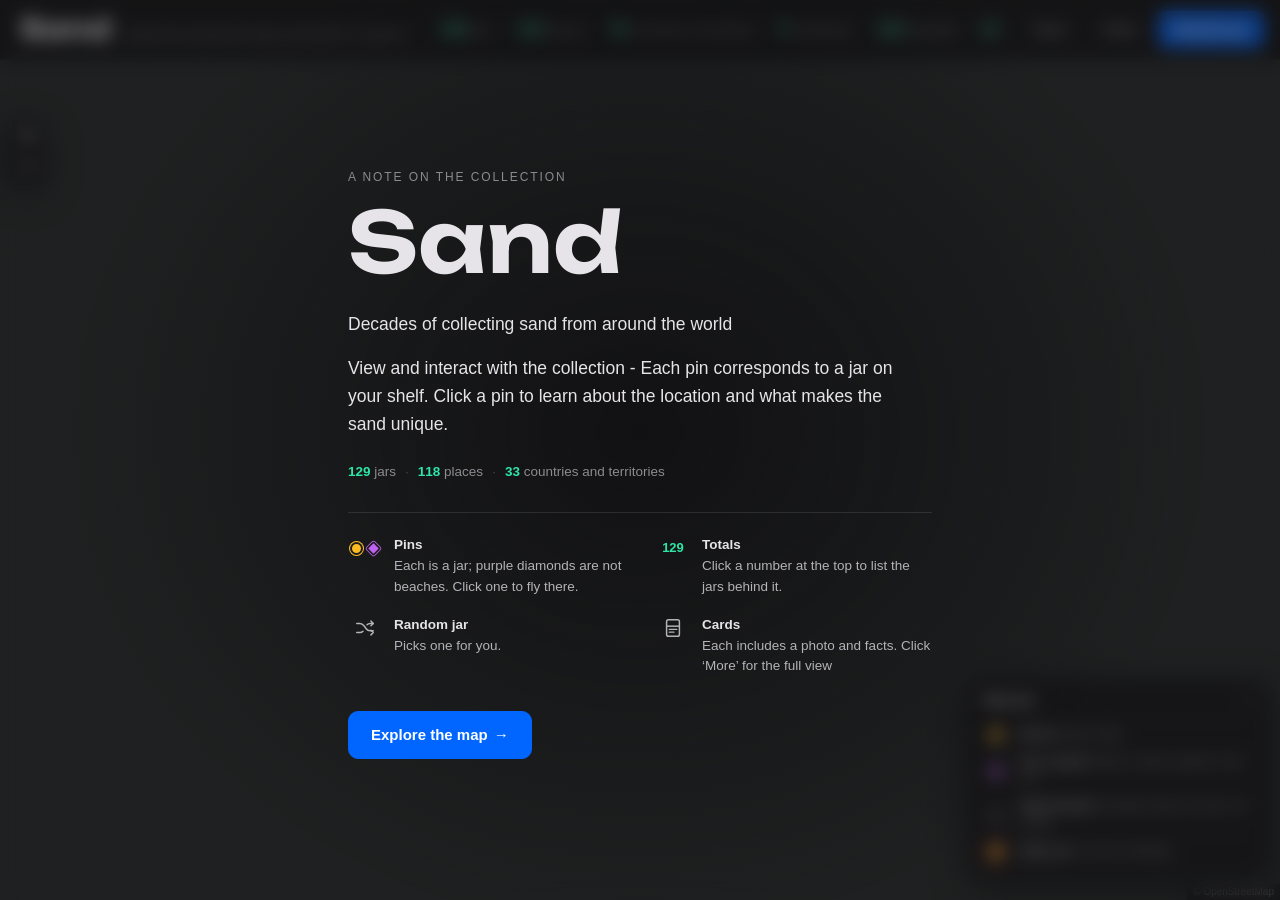
==== commit 12875f7e: "sand: new About text Co-Authored-By: Claude Sonnet 5.5 <noreply@anthropic.com>" ====
--- a/sand/index.html
+++ b/sand/index.html
@@ -65,8 +65,8 @@
   <div class="intro-panel" tabindex="-1" autofocus>
     <p class="intro-eyebrow" style="--i:0">A note on the collection</p>
     <h2 class="intro-title" id="intro-title" style="--i:1">Sand</h2>
-    <p class="intro-text" style="--i:2">For decades, sand has come home in small jars. Until now it has existed only on a shelf.</p>
-    <p class="intro-text" style="--i:3">This map lays the collection out for the first time. Each pin is a jar. Open one to visit the place it came from and see what makes its sand distinctive: what it is made of, and why it looks the way it does.</p>
+    <p class="intro-text" style="--i:2">Decades of collecting sand from around the world</p>
+    <p class="intro-text" style="--i:3">View and interact with the collection - Each pin corresponds to a jar on your shelf. Click a pin to learn about the location and what makes the sand unique.</p>
     <p class="intro-stats" id="intro-stats" style="--i:4" aria-live="polite"></p>
     <ul class="intro-how" style="--i:5" aria-label="How to use the map">
       <li>
@@ -87,7 +87,7 @@
         <span class="how-icon" aria-hidden="true">
           <svg viewBox="0 0 24 24" width="22" height="22" fill="none" stroke="currentColor" stroke-width="1.6" stroke-linejoin="round"><rect x="5" y="3" width="14" height="18" rx="2"/><path d="M5 10h14" /><path d="M8 13.5h8M8 16.5h5" stroke-linecap="round"/></svg>
         </span>
-        <p><strong>Cards</strong> A photo, one striking detail and quick facts. &ldquo;More&rdquo; has the full description and sources.</p>
+        <p><strong>Cards</strong> Each includes a photo and facts. Click &lsquo;More&rsquo; for the full view</p>
       </li>
     </ul>
     <div class="intro-go" style="--i:6">
